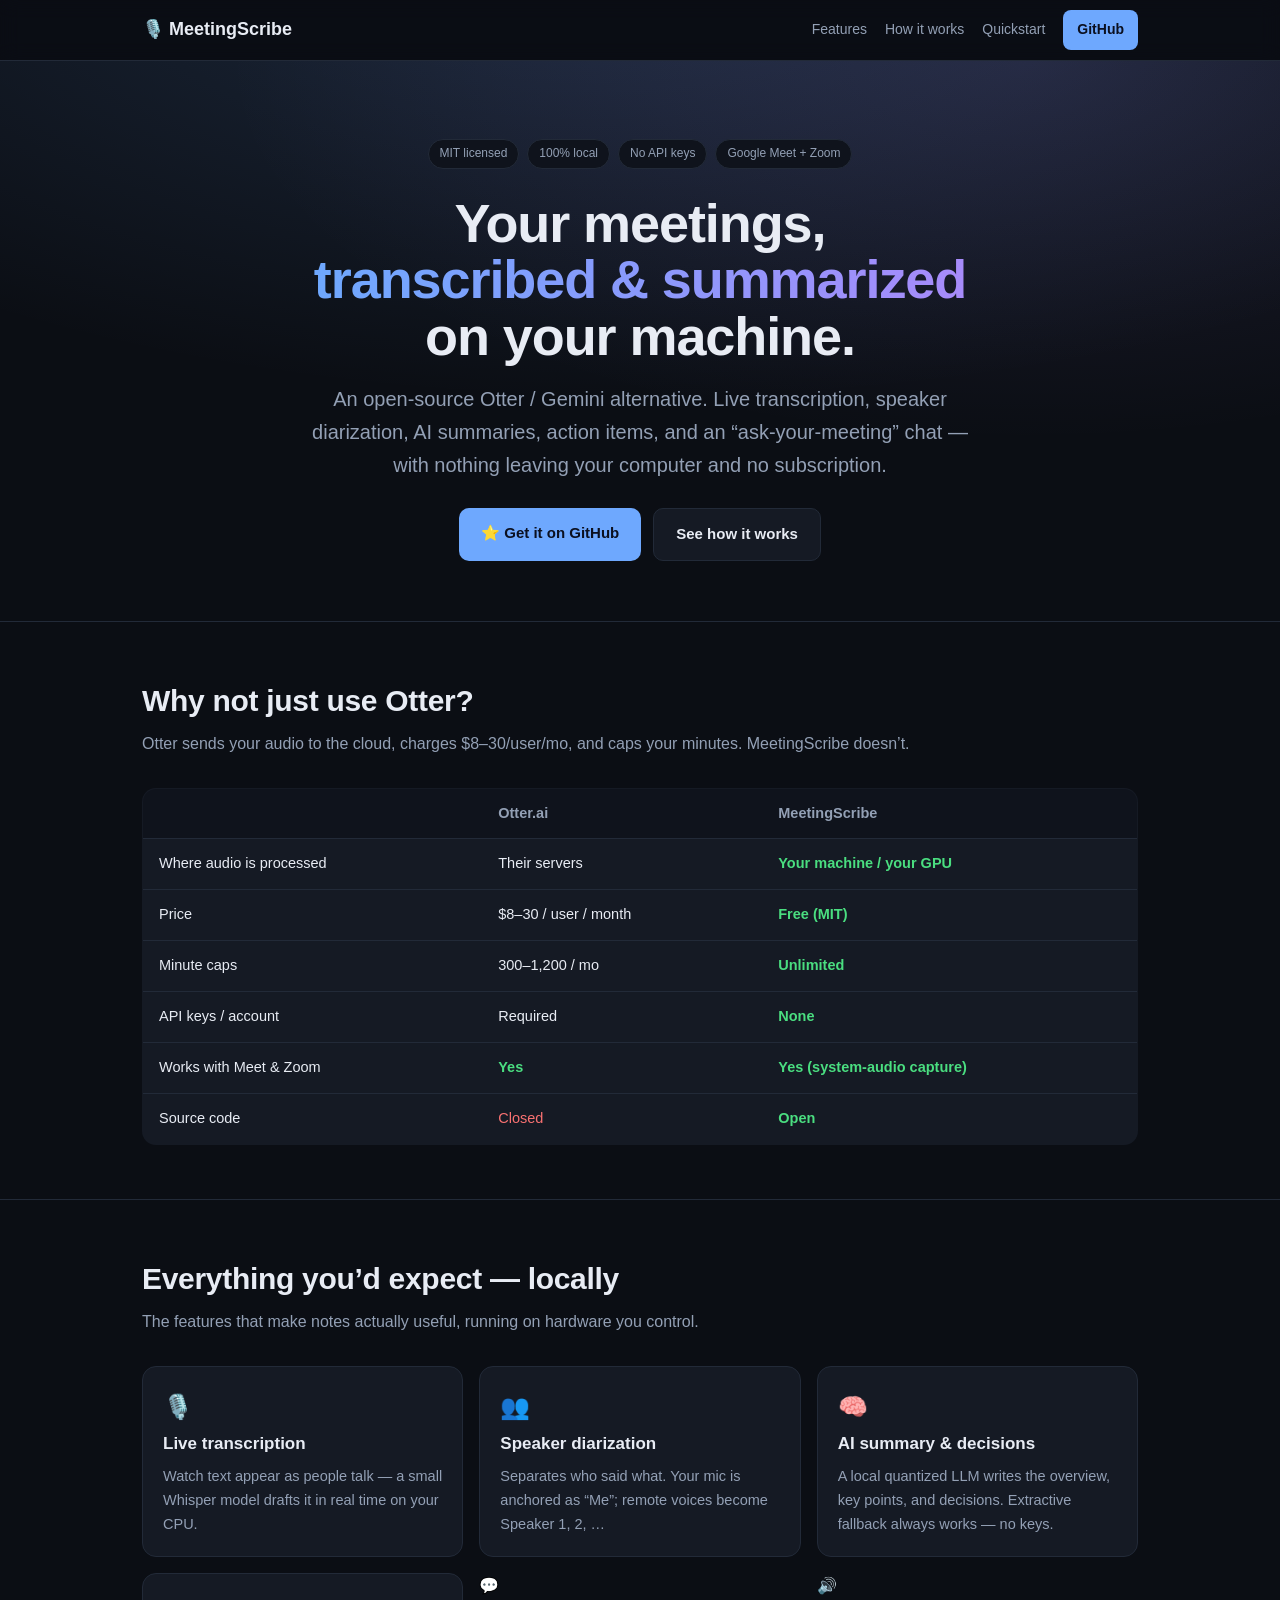
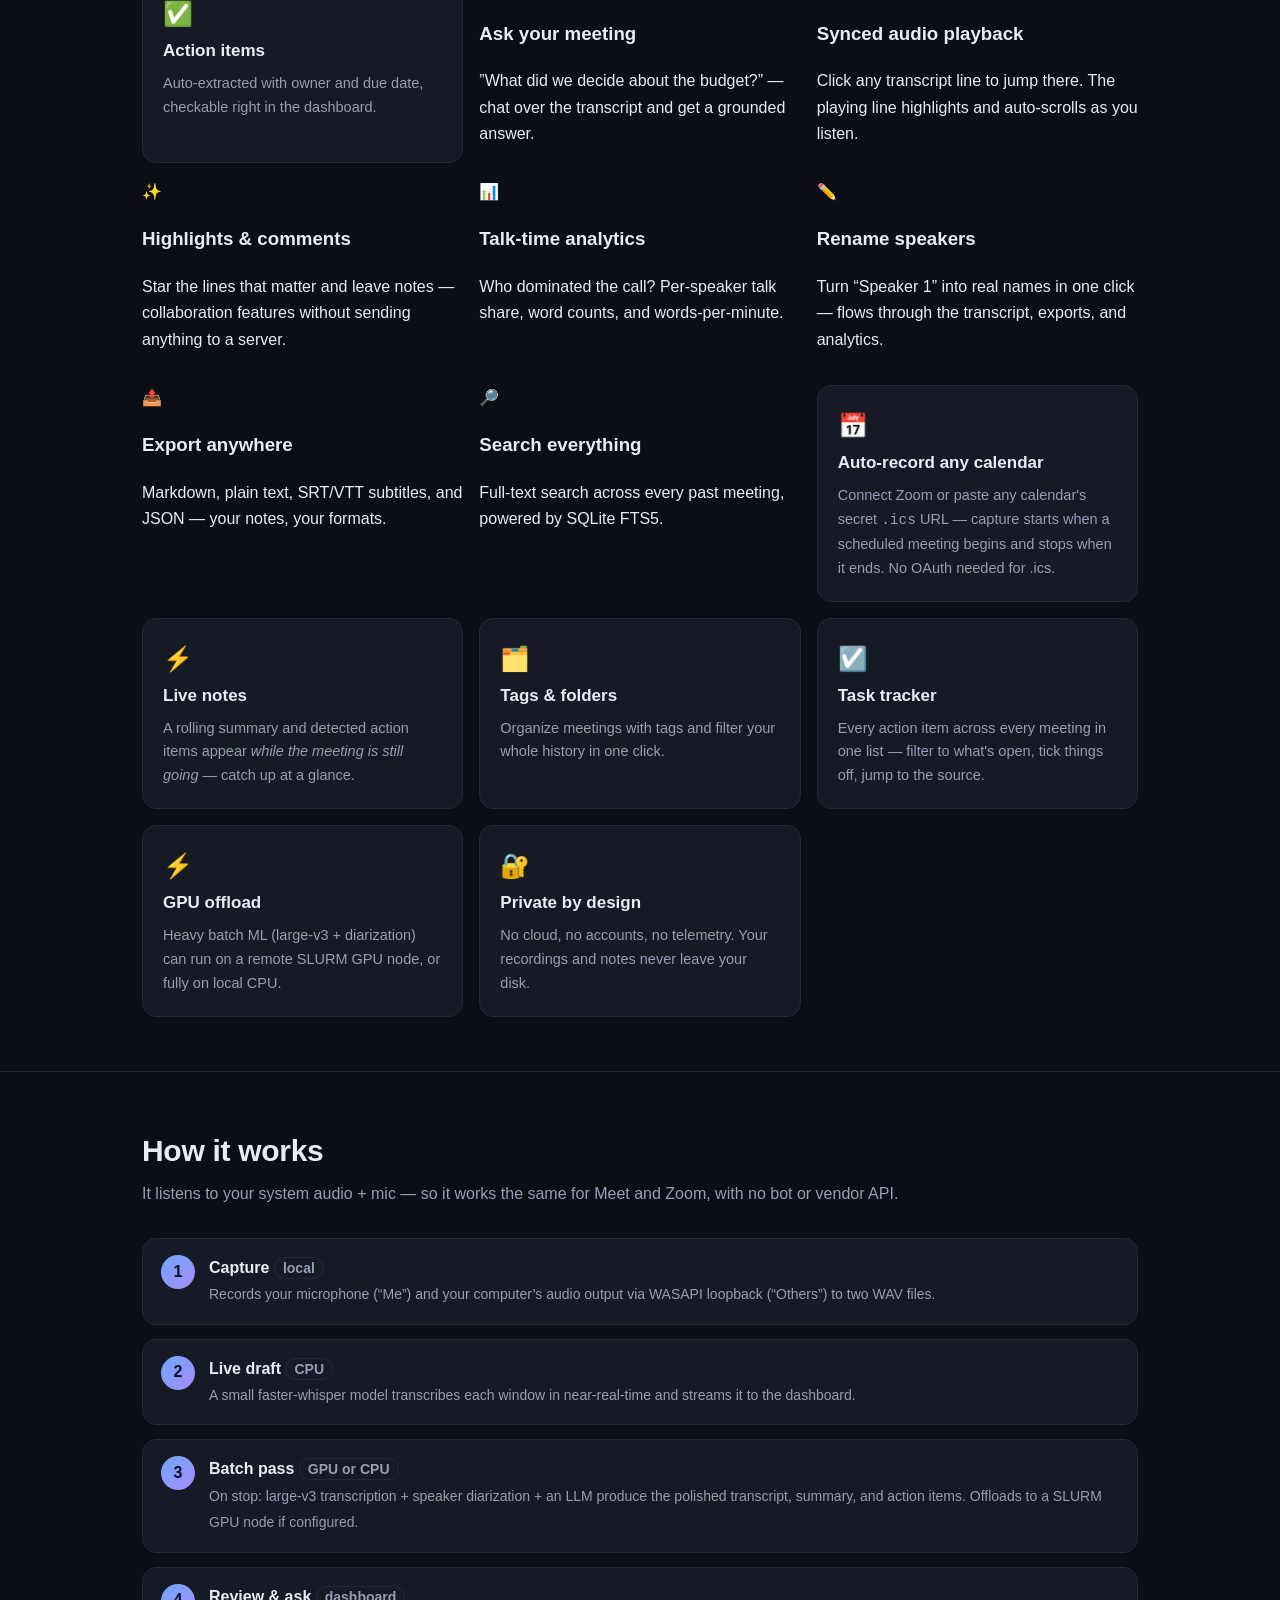
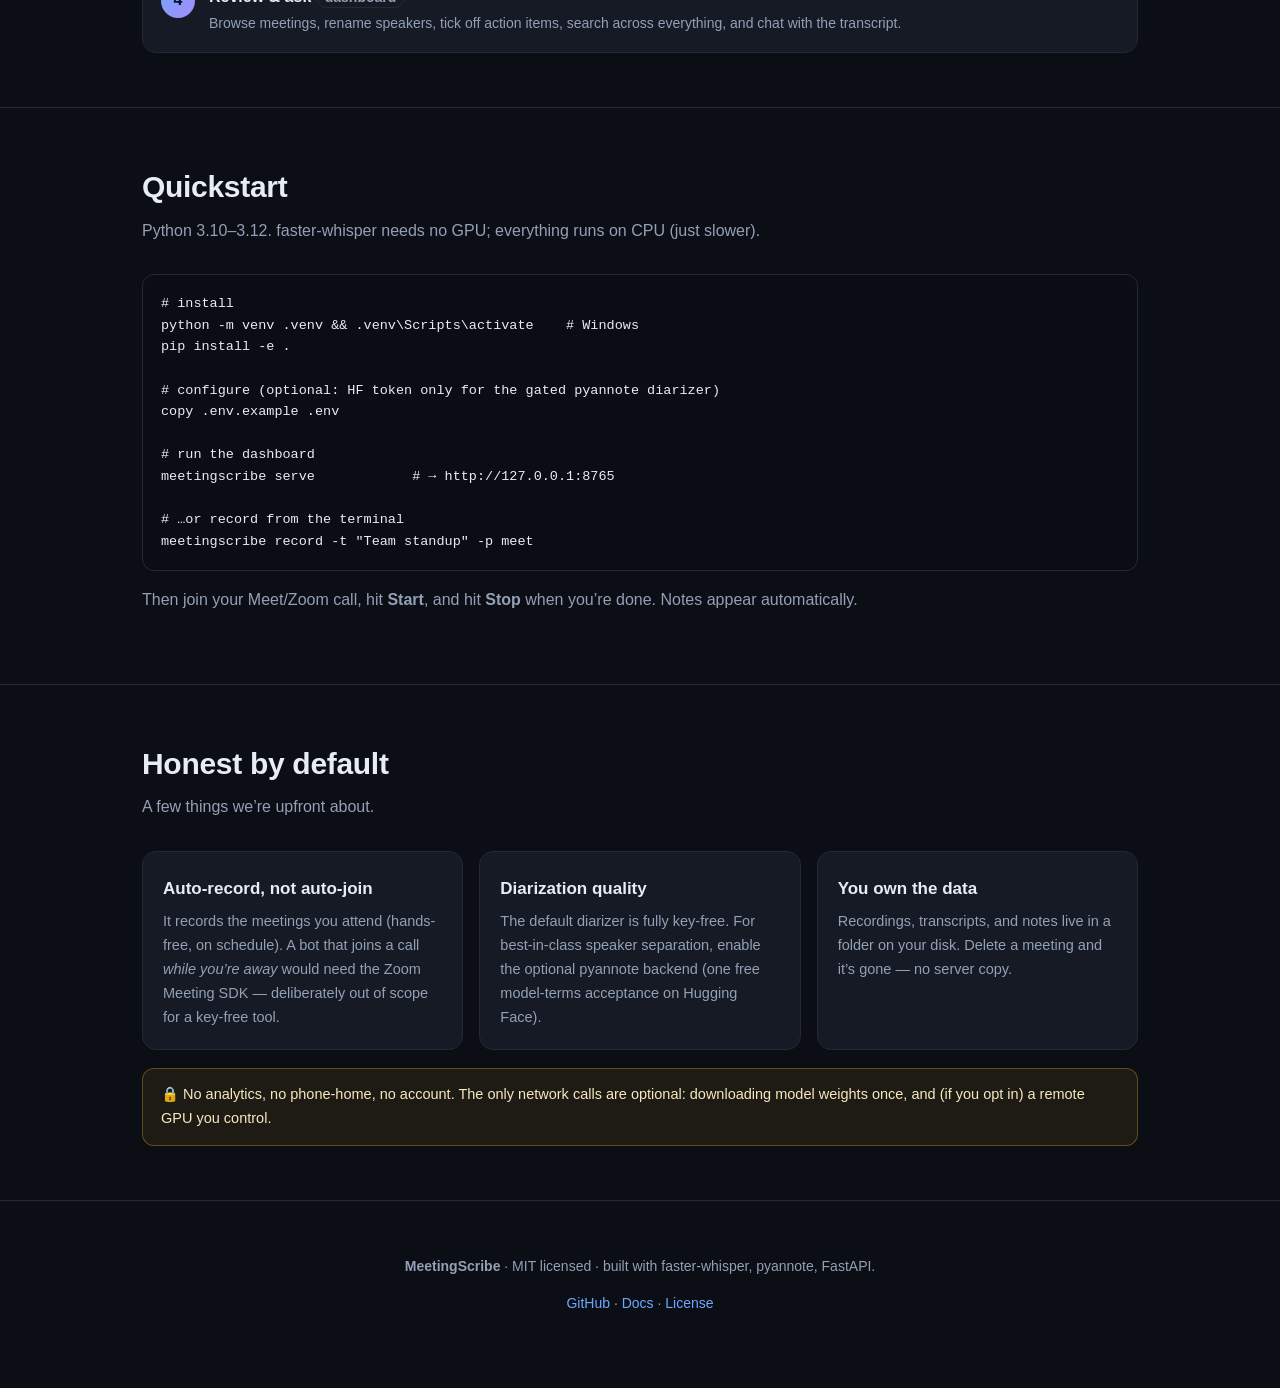
==== docs/index.html @ b652623c "feat: cross-meeting "All action items" task tracker - db.all_action_items (open/all, owner filter) w" ====
<!DOCTYPE html>
<html lang="en">
<head>
<meta charset="utf-8" />
<meta name="viewport" content="width=device-width, initial-scale=1" />
<title>MeetingScribe — local, key-free meeting notes for Meet & Zoom</title>
<meta name="description" content="Open-source, MIT-licensed Otter/Gemini alternative. Live transcription, speaker diarization, AI summaries, action items, and 'ask your meeting' chat — 100% local, no API keys." />
<meta property="og:title" content="MeetingScribe" />
<meta property="og:description" content="The local, key-free, MIT meeting-notes agent for Google Meet & Zoom." />
<meta property="og:type" content="website" />
<link rel="icon" href="data:image/svg+xml,<svg xmlns='http://www.w3.org/2000/svg' viewBox='0 0 100 100'><text y='.9em' font-size='90'>🎙️</text></svg>" />
<style>
  :root{
    --bg:#0b0e14; --bg2:#0f131c; --card:#151a24; --line:#222a38; --fg:#e8ecf4;
    --muted:#93a0b5; --accent:#6ea8fe; --accent2:#a78bfa; --ok:#4ade80; --warn:#fbbf24;
  }
  *{box-sizing:border-box}
  html{scroll-behavior:smooth}
  body{margin:0;background:var(--bg);color:var(--fg);
    font:16px/1.65 -apple-system,BlinkMacSystemFont,"Segoe UI",Roboto,Helvetica,Arial,sans-serif}
  a{color:var(--accent);text-decoration:none}
  a:hover{text-decoration:underline}
  .wrap{max-width:1040px;margin:0 auto;padding:0 22px}
  header{position:sticky;top:0;z-index:10;backdrop-filter:blur(10px);
    background:rgba(11,14,20,.7);border-bottom:1px solid var(--line)}
  nav{display:flex;align-items:center;gap:18px;height:60px}
  nav .brand{font-weight:700;font-size:18px;margin-right:auto}
  nav a{color:var(--muted);font-size:14px}
  nav a.btn{color:#0b1020;background:var(--accent);padding:8px 14px;border-radius:8px;font-weight:600}
  nav a.btn:hover{text-decoration:none;opacity:.9}
  .hero{padding:78px 0 60px;text-align:center;
    background:radial-gradient(1100px 460px at 50% -120px,rgba(110,168,254,.18),transparent),
               radial-gradient(800px 380px at 80% 0,rgba(167,139,250,.12),transparent)}
  .hero h1{font-size:54px;line-height:1.05;margin:.1em 0;letter-spacing:-.02em}
  .hero .grad{background:linear-gradient(90deg,var(--accent),var(--accent2));
    -webkit-background-clip:text;background-clip:text;color:transparent}
  .hero p.lead{font-size:20px;color:var(--muted);max-width:680px;margin:18px auto 26px}
  .badges{display:flex;gap:8px;justify-content:center;flex-wrap:wrap;margin-bottom:26px}
  .badge{font-size:12px;color:var(--muted);border:1px solid var(--line);
    padding:4px 11px;border-radius:999px;background:var(--bg2)}
  .cta{display:flex;gap:12px;justify-content:center;flex-wrap:wrap}
  .button{display:inline-block;padding:13px 22px;border-radius:10px;font-weight:600;font-size:15px}
  .button.primary{background:var(--accent);color:#0b1020}
  .button.ghost{border:1px solid var(--line);color:var(--fg);background:var(--card)}
  .button:hover{text-decoration:none;transform:translateY(-1px)}
  section{padding:54px 0;border-top:1px solid var(--line)}
  h2{font-size:30px;letter-spacing:-.01em;margin:0 0 6px}
  .sub{color:var(--muted);margin:0 0 30px}
  .grid{display:grid;grid-template-columns:repeat(auto-fit,minmax(280px,1fr));gap:16px}
  .card{background:var(--card);border:1px solid var(--line);border-radius:14px;padding:20px}
  .card h3{margin:.2em 0 .4em;font-size:17px}
  .card p{color:var(--muted);margin:0;font-size:14.5px}
  .emoji{font-size:24px}
  table{width:100%;border-collapse:collapse;background:var(--card);
    border:1px solid var(--line);border-radius:14px;overflow:hidden;font-size:14.5px}
  th,td{padding:13px 16px;text-align:left;border-bottom:1px solid var(--line)}
  th{background:var(--bg2);color:var(--muted);font-weight:600}
  tr:last-child td{border-bottom:0}
  .yes{color:var(--ok);font-weight:600}.no{color:#f87171}
  pre{background:#0a0d13;border:1px solid var(--line);border-radius:12px;padding:18px;
    overflow:auto;font-size:13.5px;line-height:1.6}
  code{font-family:"SF Mono",ui-monospace,Menlo,Consolas,monospace}
  .flow{display:grid;grid-template-columns:1fr;gap:14px}
  .stage{display:flex;gap:14px;align-items:flex-start;background:var(--card);
    border:1px solid var(--line);border-radius:14px;padding:16px 18px}
  .stage .n{flex:0 0 34px;height:34px;border-radius:50%;display:grid;place-items:center;
    background:linear-gradient(135deg,var(--accent),var(--accent2));color:#0b1020;font-weight:700}
  .stage b{display:block}.stage span{color:var(--muted);font-size:14px}
  .pill{font-size:11px;padding:2px 8px;border-radius:999px;border:1px solid var(--line);color:var(--muted)}
  .note{background:rgba(251,191,36,.08);border:1px solid rgba(251,191,36,.3);
    border-radius:12px;padding:14px 18px;color:#f7e8c0;font-size:14.5px}
  footer{padding:40px 0 60px;color:var(--muted);font-size:14px;text-align:center;border-top:1px solid var(--line)}
  @media(max-width:640px){.hero h1{font-size:38px}}
</style>
</head>
<body>
<header><div class="wrap"><nav>
  <span class="brand">🎙️ MeetingScribe</span>
  <a href="#features">Features</a>
  <a href="#how">How it works</a>
  <a href="#start">Quickstart</a>
  <a class="btn" href="https://github.com/elmoghany/meeting-scribe">GitHub</a>
</nav></div></header>

<div class="hero"><div class="wrap">
  <div class="badges">
    <span class="badge">MIT licensed</span>
    <span class="badge">100% local</span>
    <span class="badge">No API keys</span>
    <span class="badge">Google Meet + Zoom</span>
  </div>
  <h1>Your meetings,<br><span class="grad">transcribed & summarized</span><br>on your machine.</h1>
  <p class="lead">An open-source Otter / Gemini alternative. Live transcription, speaker
    diarization, AI summaries, action items, and an “ask-your-meeting” chat — with
    nothing leaving your computer and no subscription.</p>
  <div class="cta">
    <a class="button primary" href="https://github.com/elmoghany/meeting-scribe">⭐ Get it on GitHub</a>
    <a class="button ghost" href="#how">See how it works</a>
  </div>
</div></div>

<section id="why"><div class="wrap">
  <h2>Why not just use Otter?</h2>
  <p class="sub">Otter sends your audio to the cloud, charges $8–30/user/mo, and caps your minutes. MeetingScribe doesn’t.</p>
  <table>
    <tr><th></th><th>Otter.ai</th><th>MeetingScribe</th></tr>
    <tr><td>Where audio is processed</td><td>Their servers</td><td class="yes">Your machine / your GPU</td></tr>
    <tr><td>Price</td><td>$8–30 / user / month</td><td class="yes">Free (MIT)</td></tr>
    <tr><td>Minute caps</td><td>300–1,200 / mo</td><td class="yes">Unlimited</td></tr>
    <tr><td>API keys / account</td><td>Required</td><td class="yes">None</td></tr>
    <tr><td>Works with Meet & Zoom</td><td class="yes">Yes</td><td class="yes">Yes (system-audio capture)</td></tr>
    <tr><td>Source code</td><td class="no">Closed</td><td class="yes">Open</td></tr>
  </table>
</div></section>

<section id="features"><div class="wrap">
  <h2>Everything you’d expect — locally</h2>
  <p class="sub">The features that make notes actually useful, running on hardware you control.</p>
  <div class="grid">
    <div class="card"><div class="emoji">🎙️</div><h3>Live transcription</h3><p>Watch text appear as people talk — a small Whisper model drafts it in real time on your CPU.</p></div>
    <div class="card"><div class="emoji">👥</div><h3>Speaker diarization</h3><p>Separates who said what. Your mic is anchored as “Me”; remote voices become Speaker 1, 2, …</p></div>
    <div class="card"><div class="emoji">🧠</div><h3>AI summary & decisions</h3><p>A local quantized LLM writes the overview, key points, and decisions. Extractive fallback always works — no keys.</p></div>
    <div class="card"><div class="emoji">✅</div><h3>Action items</h3><p>Auto-extracted with owner and due date, checkable right in the dashboard.</p></div>
    <div class=”card”><div class=”emoji”>💬</div><h3>Ask your meeting</h3><p>”What did we decide about the budget?” — chat over the transcript and get a grounded answer.</p></div>
    <div class=”card”><div class=”emoji”>🔊</div><h3>Synced audio playback</h3><p>Click any transcript line to jump there. The playing line highlights and auto-scrolls as you listen.</p></div>
    <div class=”card”><div class=”emoji”>✨</div><h3>Highlights & comments</h3><p>Star the lines that matter and leave notes — collaboration features without sending anything to a server.</p></div>
    <div class=”card”><div class=”emoji”>📊</div><h3>Talk-time analytics</h3><p>Who dominated the call? Per-speaker talk share, word counts, and words-per-minute.</p></div>
    <div class=”card”><div class=”emoji”>✏️</div><h3>Rename speakers</h3><p>Turn “Speaker 1” into real names in one click — flows through the transcript, exports, and analytics.</p></div>
    <div class=”card”><div class=”emoji”>📤</div><h3>Export anywhere</h3><p>Markdown, plain text, SRT/VTT subtitles, and JSON — your notes, your formats.</p></div>
    <div class=”card”><div class=”emoji”>🔎</div><h3>Search everything</h3><p>Full-text search across every past meeting, powered by SQLite FTS5.</p></div>
    <div class="card"><div class="emoji">📅</div><h3>Auto-record any calendar</h3><p>Connect Zoom or paste any calendar's secret <code>.ics</code> URL — capture starts when a scheduled meeting begins and stops when it ends. No OAuth needed for .ics.</p></div>
    <div class="card"><div class="emoji">⚡</div><h3>Live notes</h3><p>A rolling summary and detected action items appear <em>while the meeting is still going</em> — catch up at a glance.</p></div>
    <div class="card"><div class="emoji">🗂️</div><h3>Tags & folders</h3><p>Organize meetings with tags and filter your whole history in one click.</p></div>
    <div class="card"><div class="emoji">☑️</div><h3>Task tracker</h3><p>Every action item across every meeting in one list — filter to what's open, tick things off, jump to the source.</p></div>
    <div class="card"><div class="emoji">⚡</div><h3>GPU offload</h3><p>Heavy batch ML (large-v3 + diarization) can run on a remote SLURM GPU node, or fully on local CPU.</p></div>
    <div class="card"><div class="emoji">🔐</div><h3>Private by design</h3><p>No cloud, no accounts, no telemetry. Your recordings and notes never leave your disk.</p></div>
  </div>
</div></section>

<section id="how"><div class="wrap">
  <h2>How it works</h2>
  <p class="sub">It listens to your system audio + mic — so it works the same for Meet and Zoom, with no bot or vendor API.</p>
  <div class="flow">
    <div class="stage"><div class="n">1</div><div><b>Capture <span class="pill">local</span></b><span>Records your microphone (“Me”) and your computer’s audio output via WASAPI loopback (“Others”) to two WAV files.</span></div></div>
    <div class="stage"><div class="n">2</div><div><b>Live draft <span class="pill">CPU</span></b><span>A small faster-whisper model transcribes each window in near-real-time and streams it to the dashboard.</span></div></div>
    <div class="stage"><div class="n">3</div><div><b>Batch pass <span class="pill">GPU or CPU</span></b><span>On stop: large-v3 transcription + speaker diarization + an LLM produce the polished transcript, summary, and action items. Offloads to a SLURM GPU node if configured.</span></div></div>
    <div class="stage"><div class="n">4</div><div><b>Review & ask <span class="pill">dashboard</span></b><span>Browse meetings, rename speakers, tick off action items, search across everything, and chat with the transcript.</span></div></div>
  </div>
</div></section>

<section id="start"><div class="wrap">
  <h2>Quickstart</h2>
  <p class="sub">Python 3.10–3.12. faster-whisper needs no GPU; everything runs on CPU (just slower).</p>
<pre><code># install
python -m venv .venv &amp;&amp; .venv\Scripts\activate    # Windows
pip install -e .

# configure (optional: HF token only for the gated pyannote diarizer)
copy .env.example .env

# run the dashboard
meetingscribe serve            # → http://127.0.0.1:8765

# …or record from the terminal
meetingscribe record -t "Team standup" -p meet</code></pre>
  <p style="color:var(--muted)">Then join your Meet/Zoom call, hit <b>Start</b>, and hit <b>Stop</b> when you’re done. Notes appear automatically.</p>
</div></section>

<section id="honest"><div class="wrap">
  <h2>Honest by default</h2>
  <p class="sub">A few things we’re upfront about.</p>
  <div class="grid">
    <div class="card"><h3>Auto-record, not auto-join</h3><p>It records the meetings you attend (hands-free, on schedule). A bot that joins a call <em>while you’re away</em> would need the Zoom Meeting SDK — deliberately out of scope for a key-free tool.</p></div>
    <div class="card"><h3>Diarization quality</h3><p>The default diarizer is fully key-free. For best-in-class speaker separation, enable the optional pyannote backend (one free model-terms acceptance on Hugging Face).</p></div>
    <div class="card"><h3>You own the data</h3><p>Recordings, transcripts, and notes live in a folder on your disk. Delete a meeting and it’s gone — no server copy.</p></div>
  </div>
  <div class="note" style="margin-top:18px">🔒 No analytics, no phone-home, no account. The only network calls are optional: downloading model weights once, and (if you opt in) a remote GPU you control.</div>
</div></section>

<footer><div class="wrap">
  <p><strong>MeetingScribe</strong> · MIT licensed · built with faster-whisper, pyannote, FastAPI.</p>
  <p><a href="https://github.com/elmoghany/meeting-scribe">GitHub</a> ·
     <a href="https://github.com/elmoghany/meeting-scribe#readme">Docs</a> ·
     <a href="https://github.com/elmoghany/meeting-scribe/blob/main/LICENSE">License</a></p>
</div></footer>
</body>
</html>
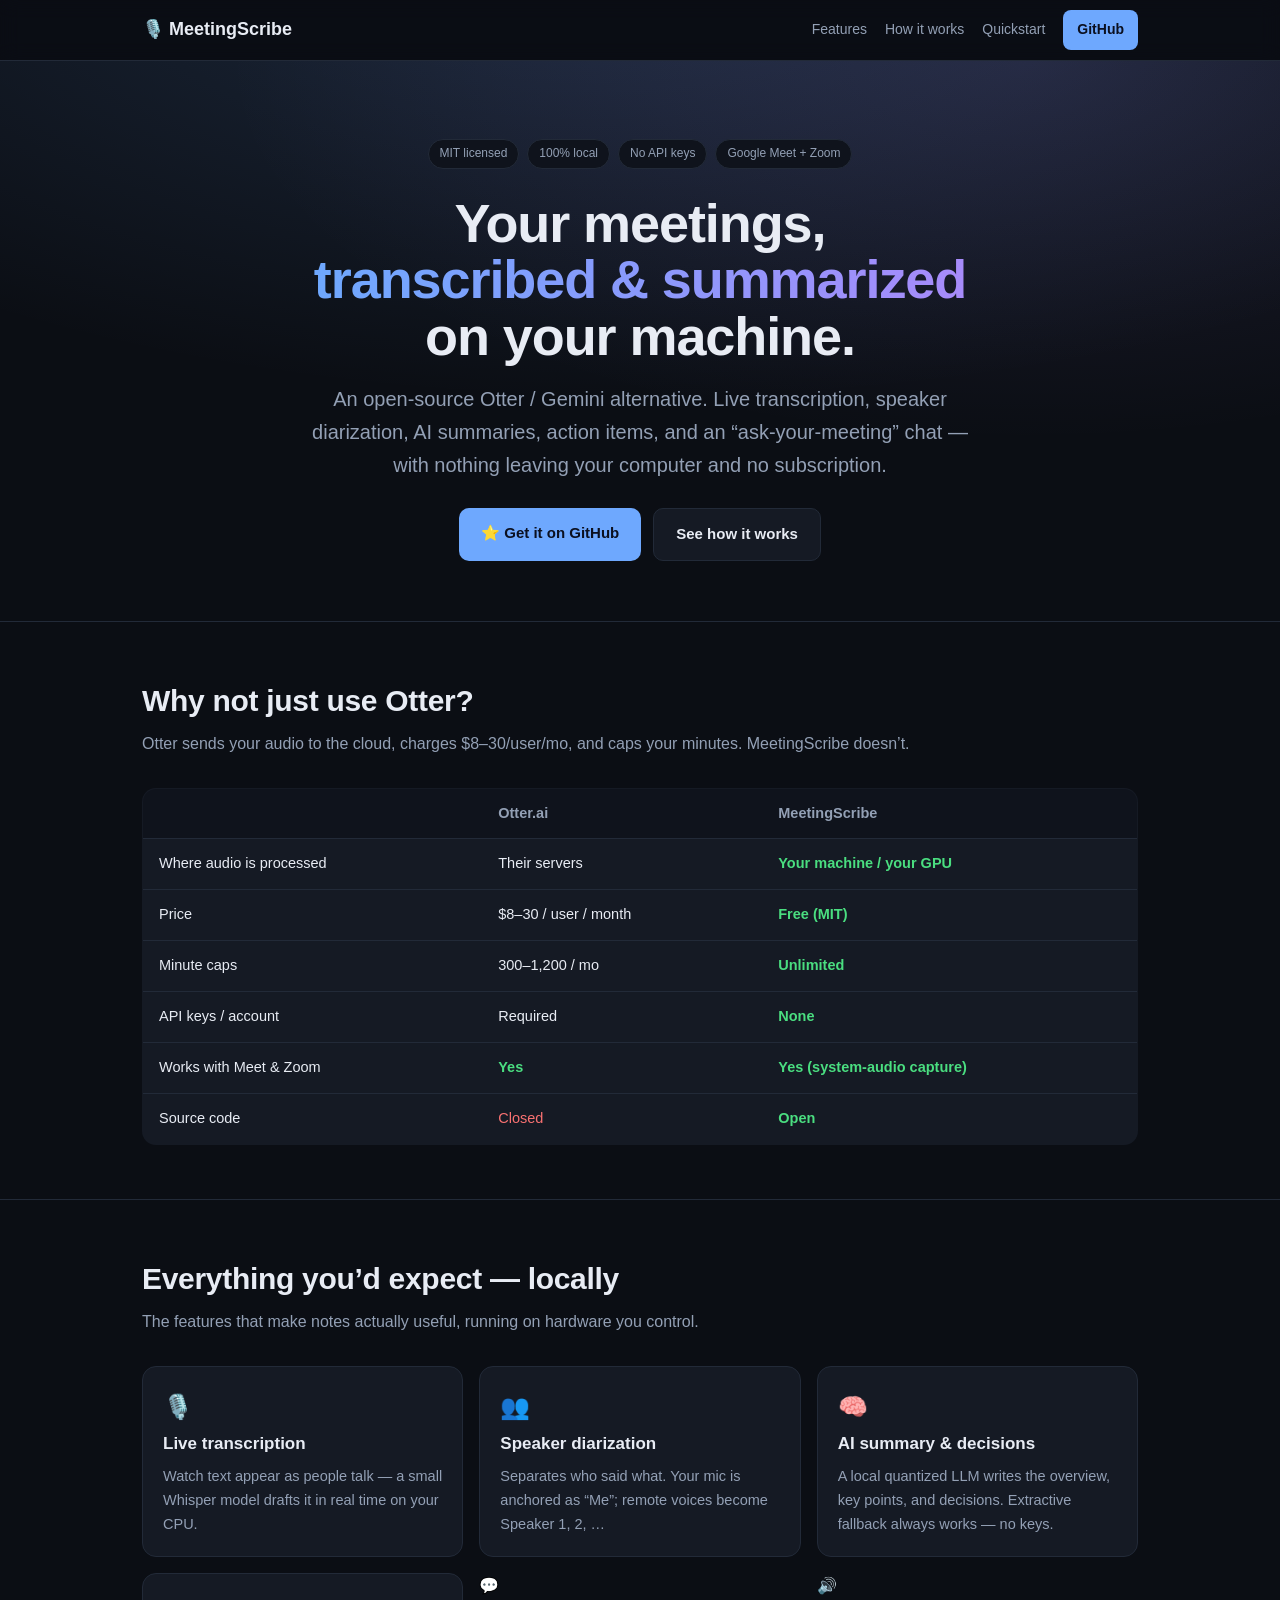
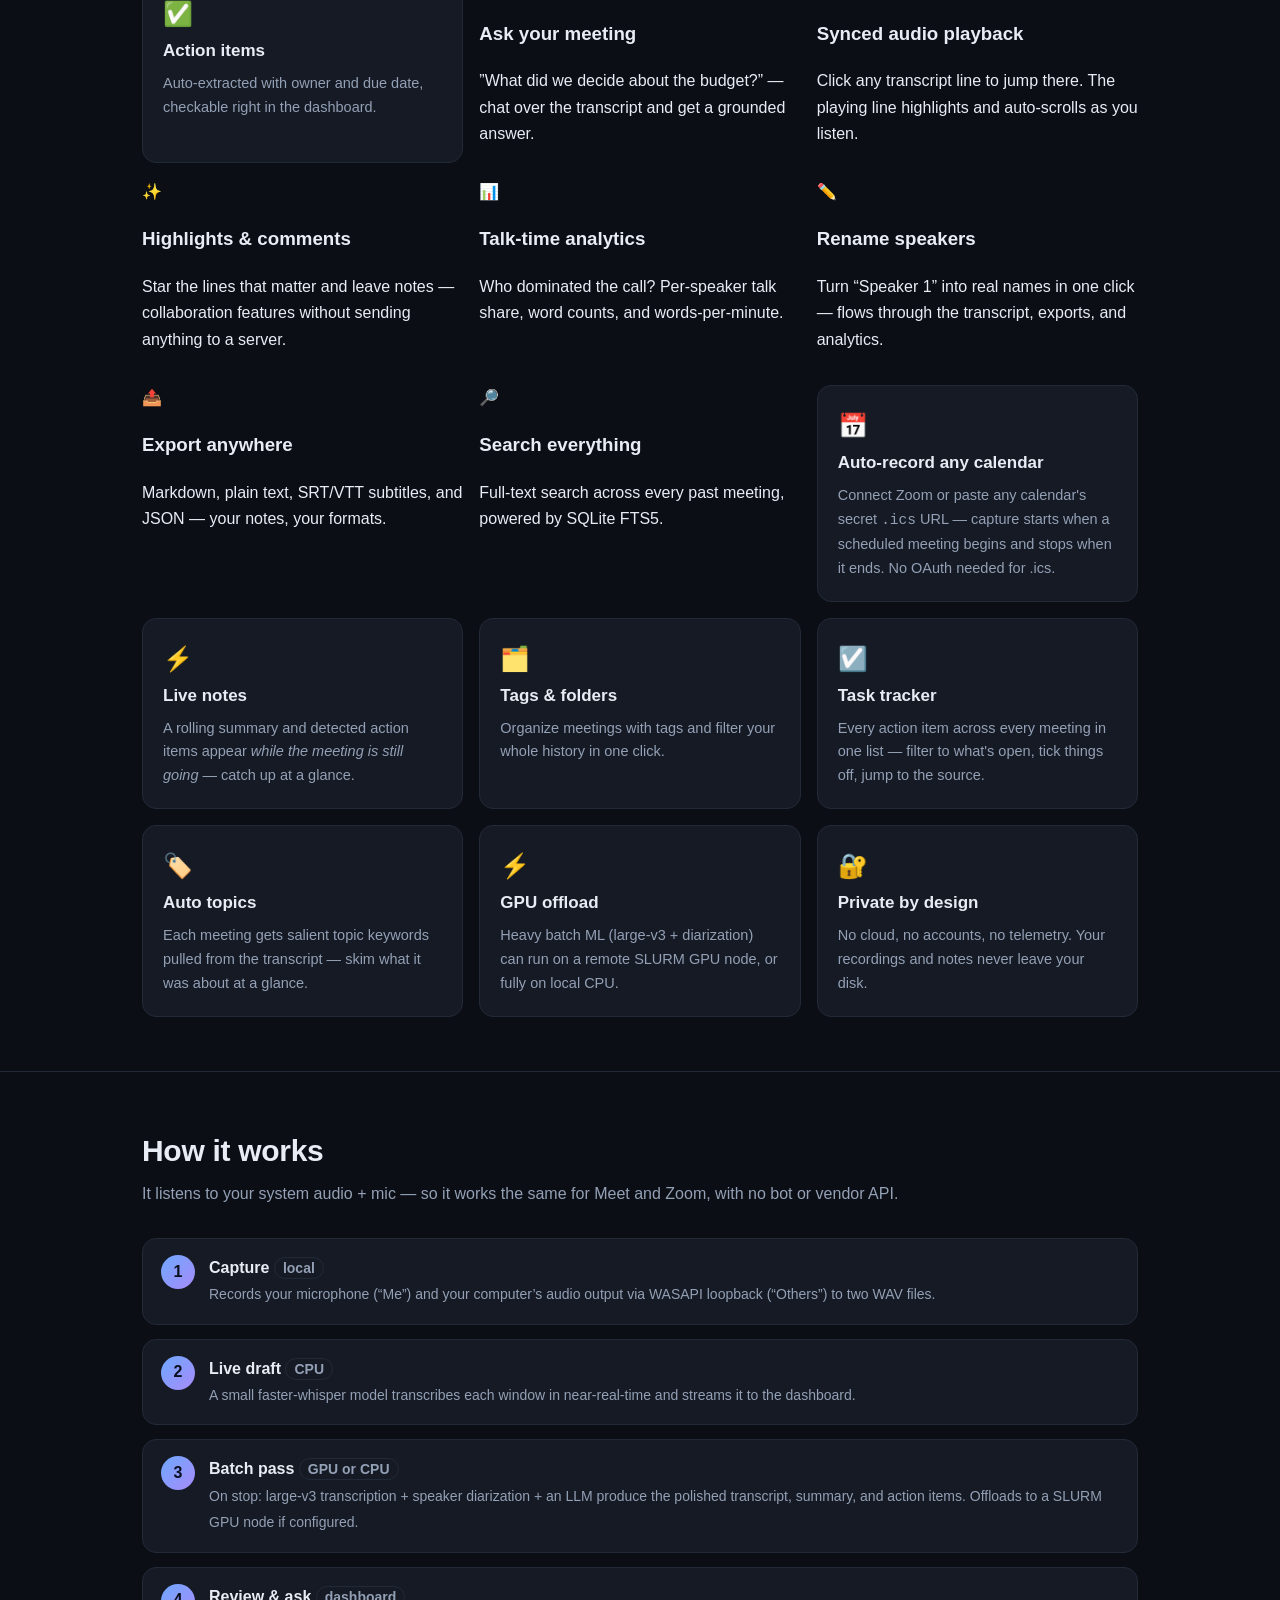
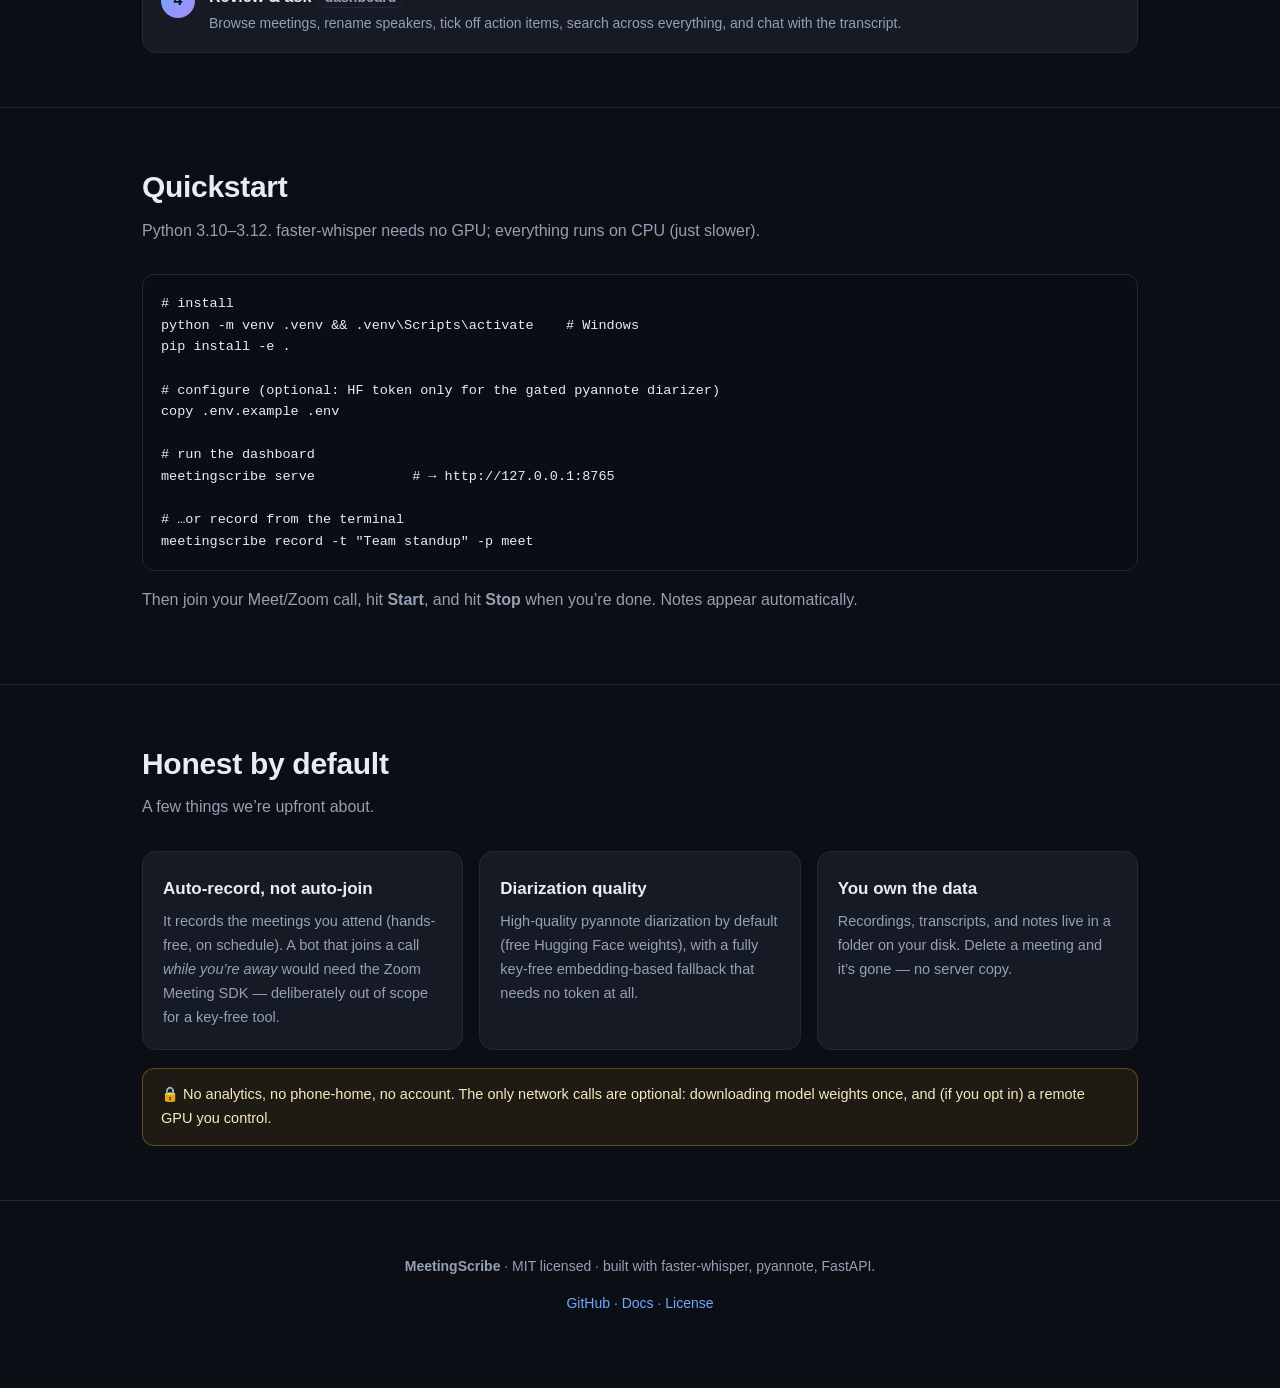
==== commit 75d7f39e: "docs: pyannote default + auto-topics; roadmap updates Co-Authored-By: Claude Opus 4.7 (1M context) <" ====
--- a/docs/index.html
+++ b/docs/index.html
@@ -132,6 +132,7 @@
     <div class="card"><div class="emoji">⚡</div><h3>Live notes</h3><p>A rolling summary and detected action items appear <em>while the meeting is still going</em> — catch up at a glance.</p></div>
     <div class="card"><div class="emoji">🗂️</div><h3>Tags & folders</h3><p>Organize meetings with tags and filter your whole history in one click.</p></div>
     <div class="card"><div class="emoji">☑️</div><h3>Task tracker</h3><p>Every action item across every meeting in one list — filter to what's open, tick things off, jump to the source.</p></div>
+    <div class="card"><div class="emoji">🏷️</div><h3>Auto topics</h3><p>Each meeting gets salient topic keywords pulled from the transcript — skim what it was about at a glance.</p></div>
     <div class="card"><div class="emoji">⚡</div><h3>GPU offload</h3><p>Heavy batch ML (large-v3 + diarization) can run on a remote SLURM GPU node, or fully on local CPU.</p></div>
     <div class="card"><div class="emoji">🔐</div><h3>Private by design</h3><p>No cloud, no accounts, no telemetry. Your recordings and notes never leave your disk.</p></div>
   </div>
@@ -171,7 +172,7 @@
   <p class="sub">A few things we’re upfront about.</p>
   <div class="grid">
     <div class="card"><h3>Auto-record, not auto-join</h3><p>It records the meetings you attend (hands-free, on schedule). A bot that joins a call <em>while you’re away</em> would need the Zoom Meeting SDK — deliberately out of scope for a key-free tool.</p></div>
-    <div class="card"><h3>Diarization quality</h3><p>The default diarizer is fully key-free. For best-in-class speaker separation, enable the optional pyannote backend (one free model-terms acceptance on Hugging Face).</p></div>
+    <div class="card"><h3>Diarization quality</h3><p>High-quality pyannote diarization by default (free Hugging Face weights), with a fully key-free embedding-based fallback that needs no token at all.</p></div>
     <div class="card"><h3>You own the data</h3><p>Recordings, transcripts, and notes live in a folder on your disk. Delete a meeting and it’s gone — no server copy.</p></div>
   </div>
   <div class="note" style="margin-top:18px">🔒 No analytics, no phone-home, no account. The only network calls are optional: downloading model weights once, and (if you opt in) a remote GPU you control.</div>
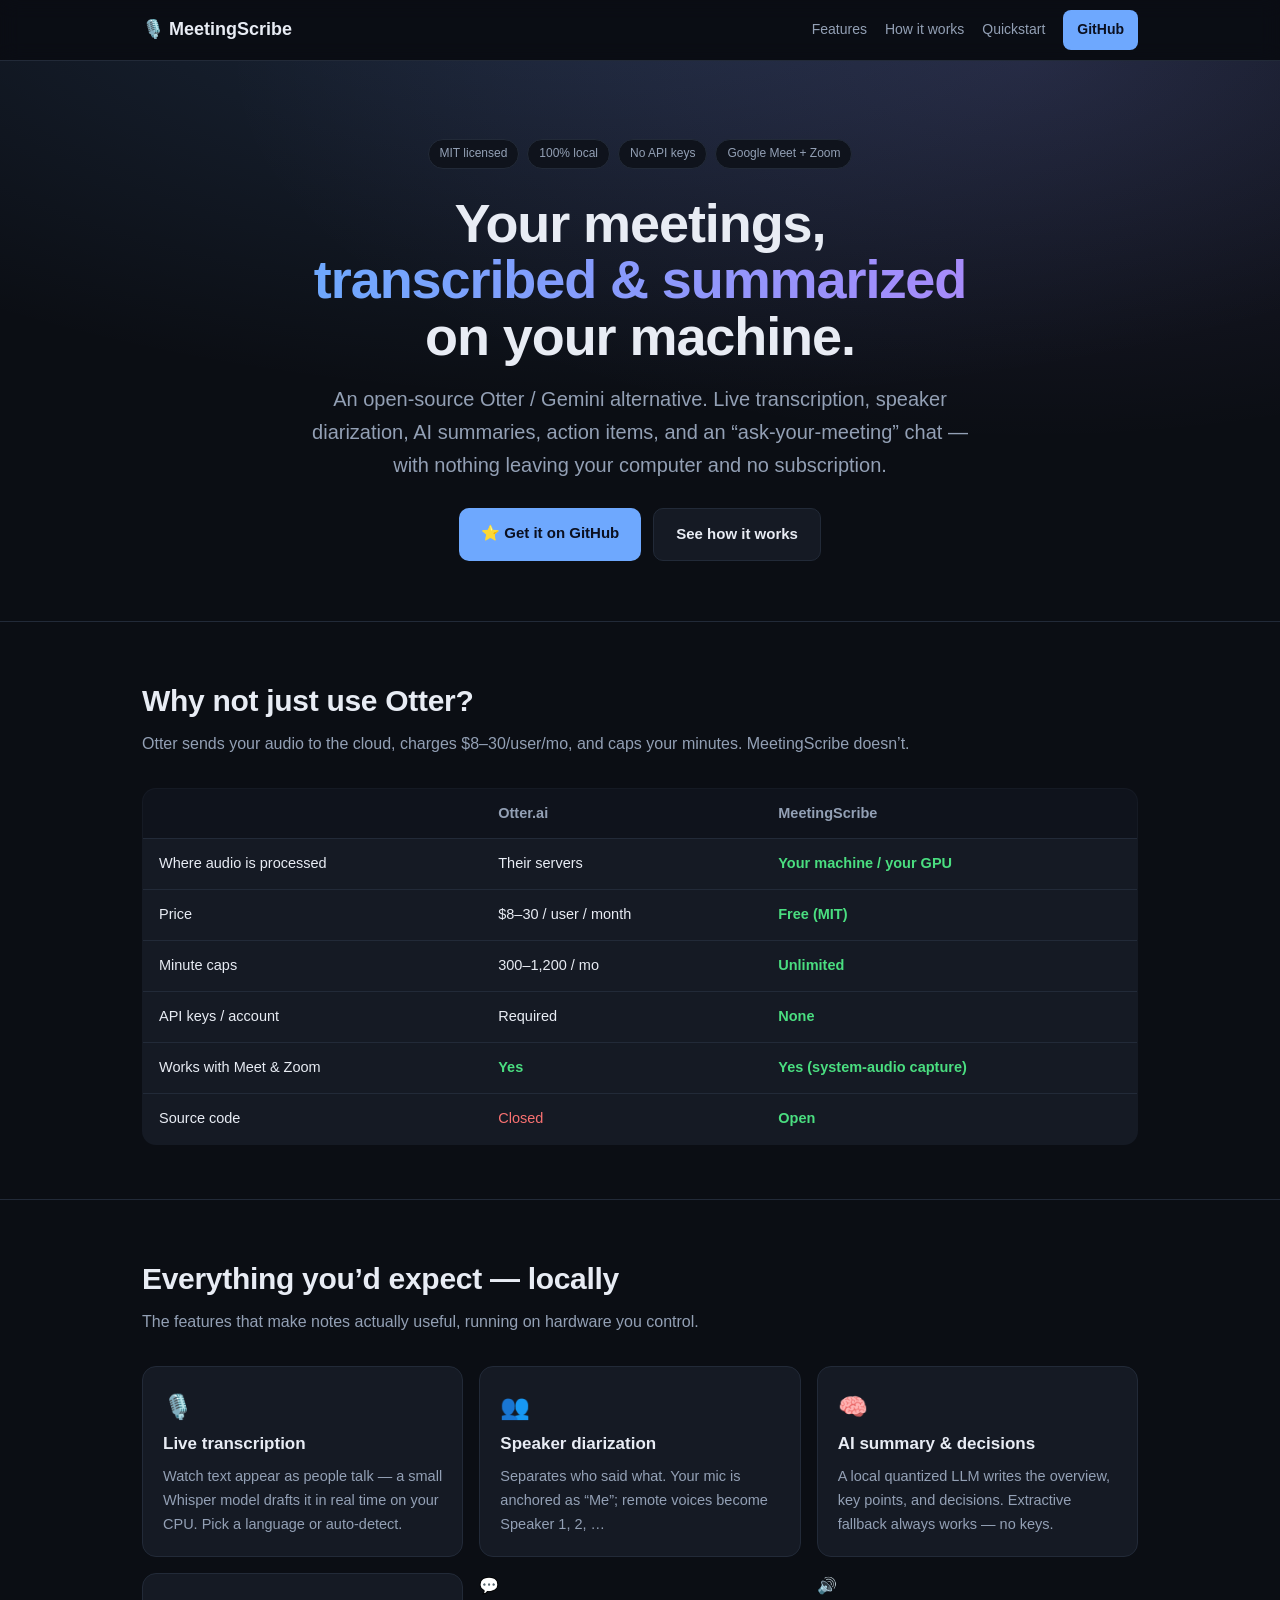
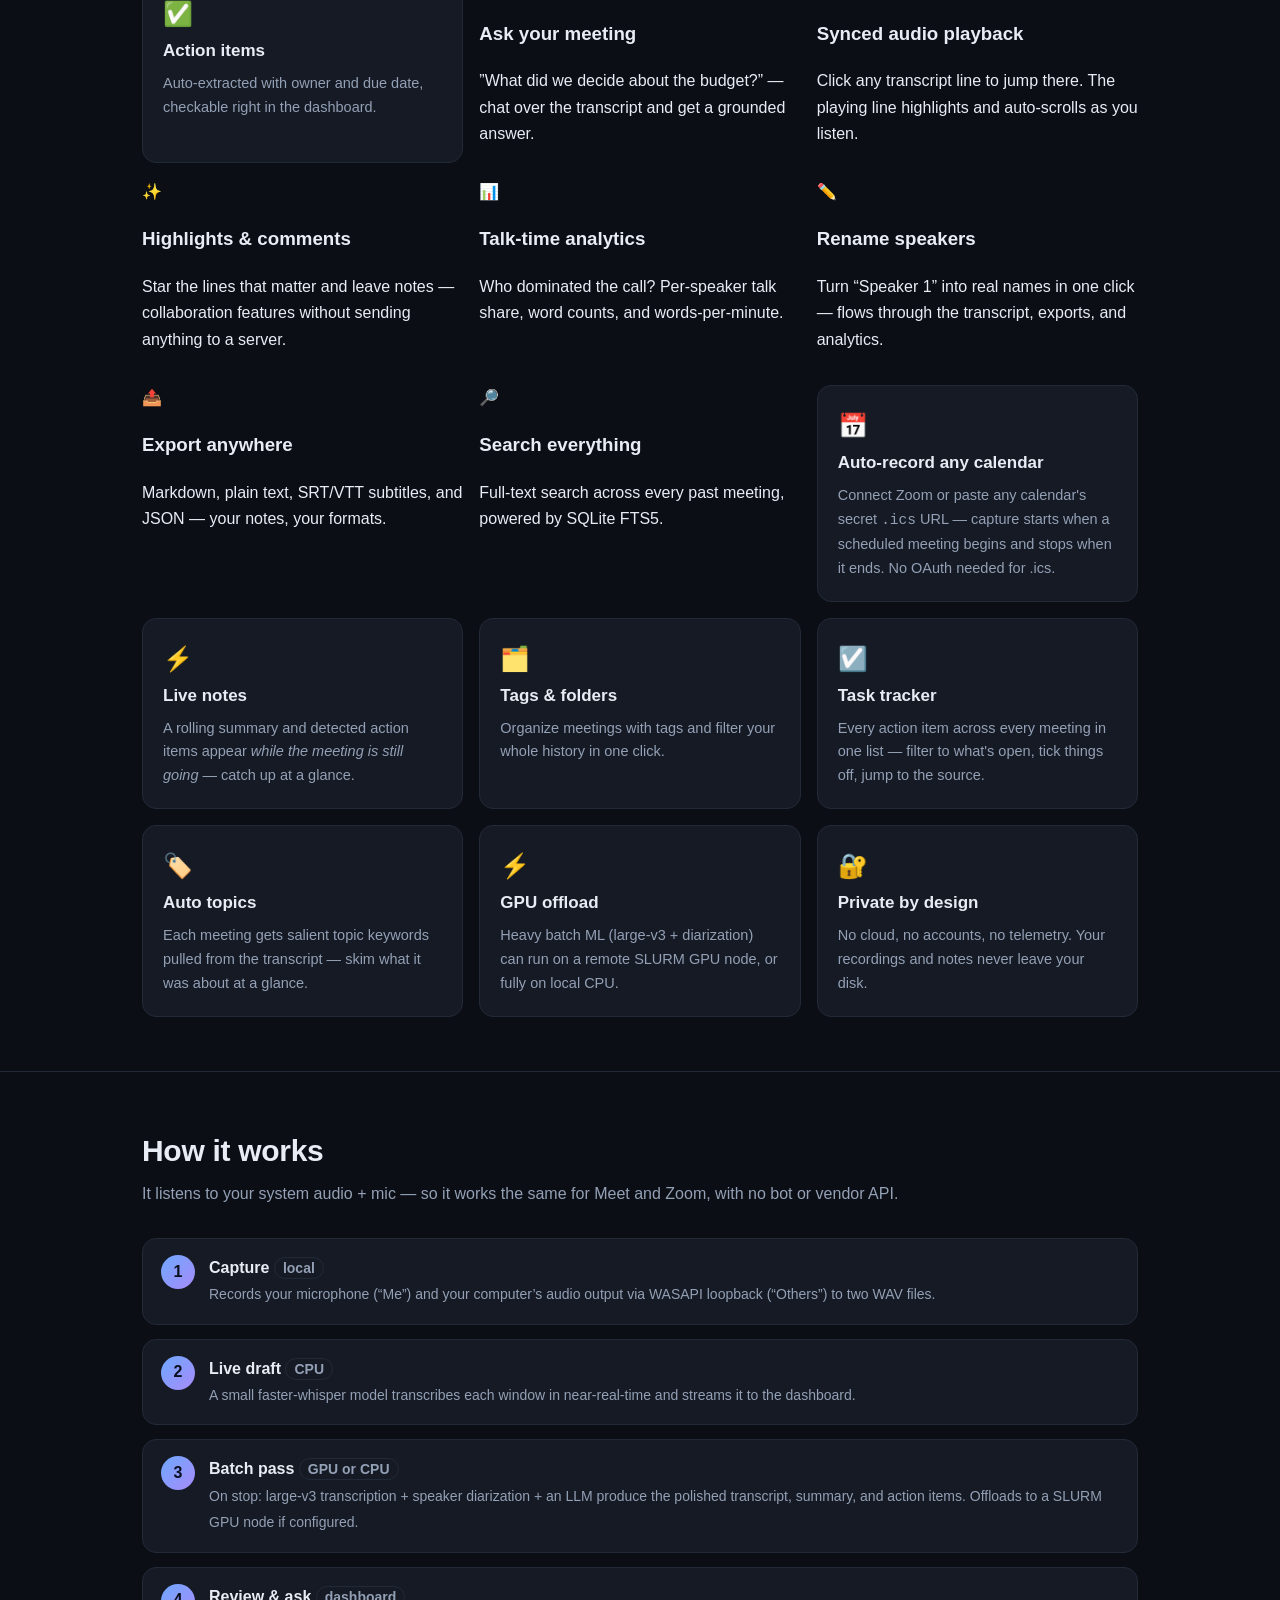
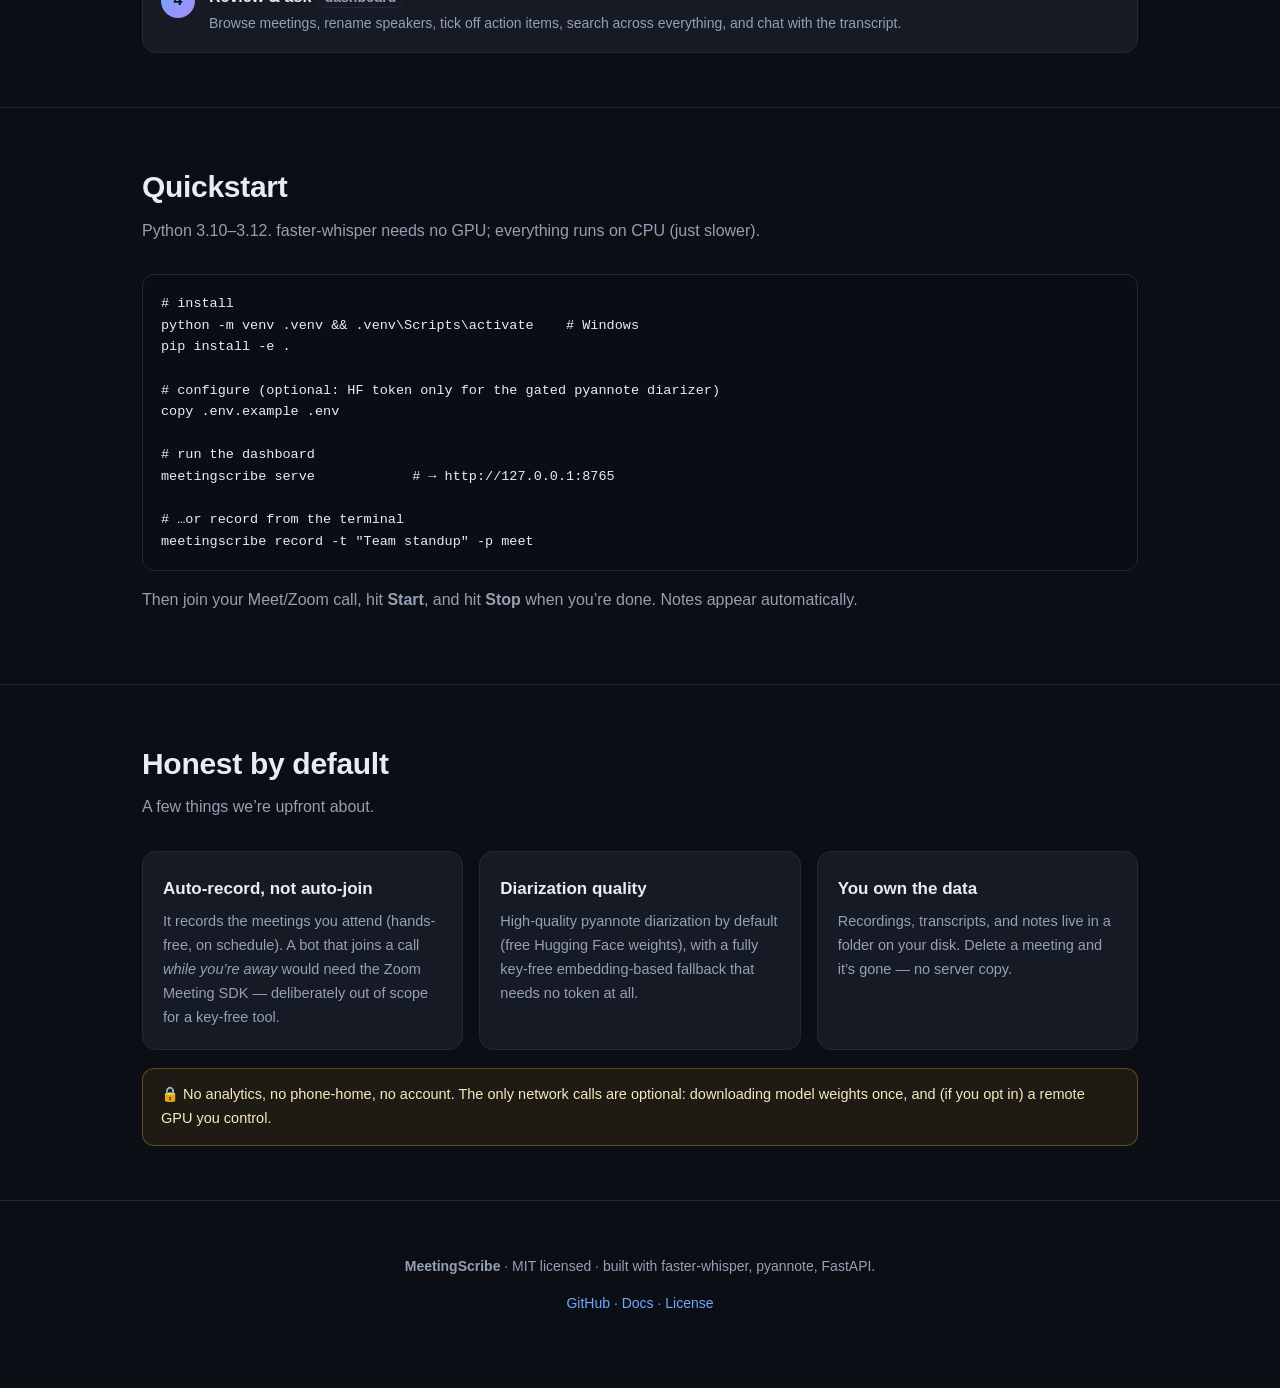
==== commit e673d7ad: "feat: transcription language selection (auto / en / es / fr / …) Record card language dropdown -> St" ====
--- a/docs/index.html
+++ b/docs/index.html
@@ -117,7 +117,7 @@
   <h2>Everything you’d expect — locally</h2>
   <p class="sub">The features that make notes actually useful, running on hardware you control.</p>
   <div class="grid">
-    <div class="card"><div class="emoji">🎙️</div><h3>Live transcription</h3><p>Watch text appear as people talk — a small Whisper model drafts it in real time on your CPU.</p></div>
+    <div class="card"><div class="emoji">🎙️</div><h3>Live transcription</h3><p>Watch text appear as people talk — a small Whisper model drafts it in real time on your CPU. Pick a language or auto-detect.</p></div>
     <div class="card"><div class="emoji">👥</div><h3>Speaker diarization</h3><p>Separates who said what. Your mic is anchored as “Me”; remote voices become Speaker 1, 2, …</p></div>
     <div class="card"><div class="emoji">🧠</div><h3>AI summary & decisions</h3><p>A local quantized LLM writes the overview, key points, and decisions. Extractive fallback always works — no keys.</p></div>
     <div class="card"><div class="emoji">✅</div><h3>Action items</h3><p>Auto-extracted with owner and due date, checkable right in the dashboard.</p></div>
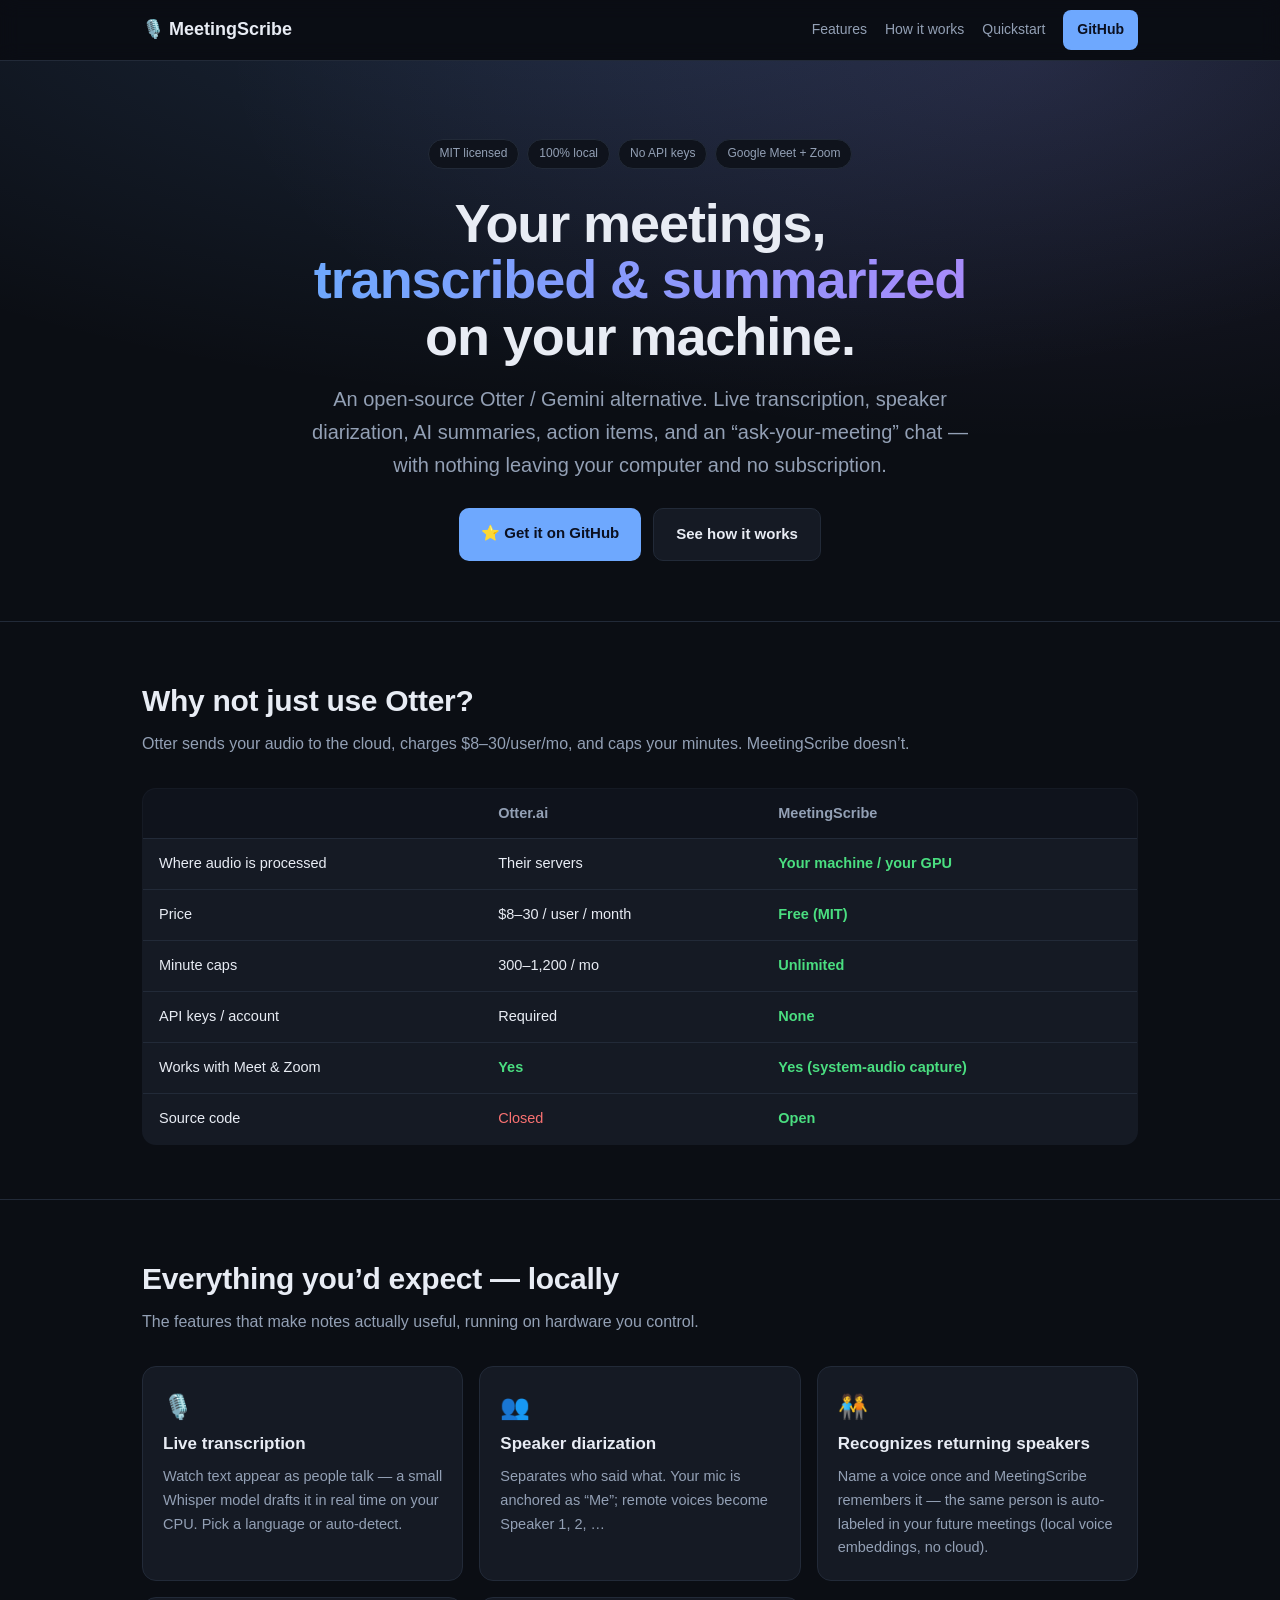
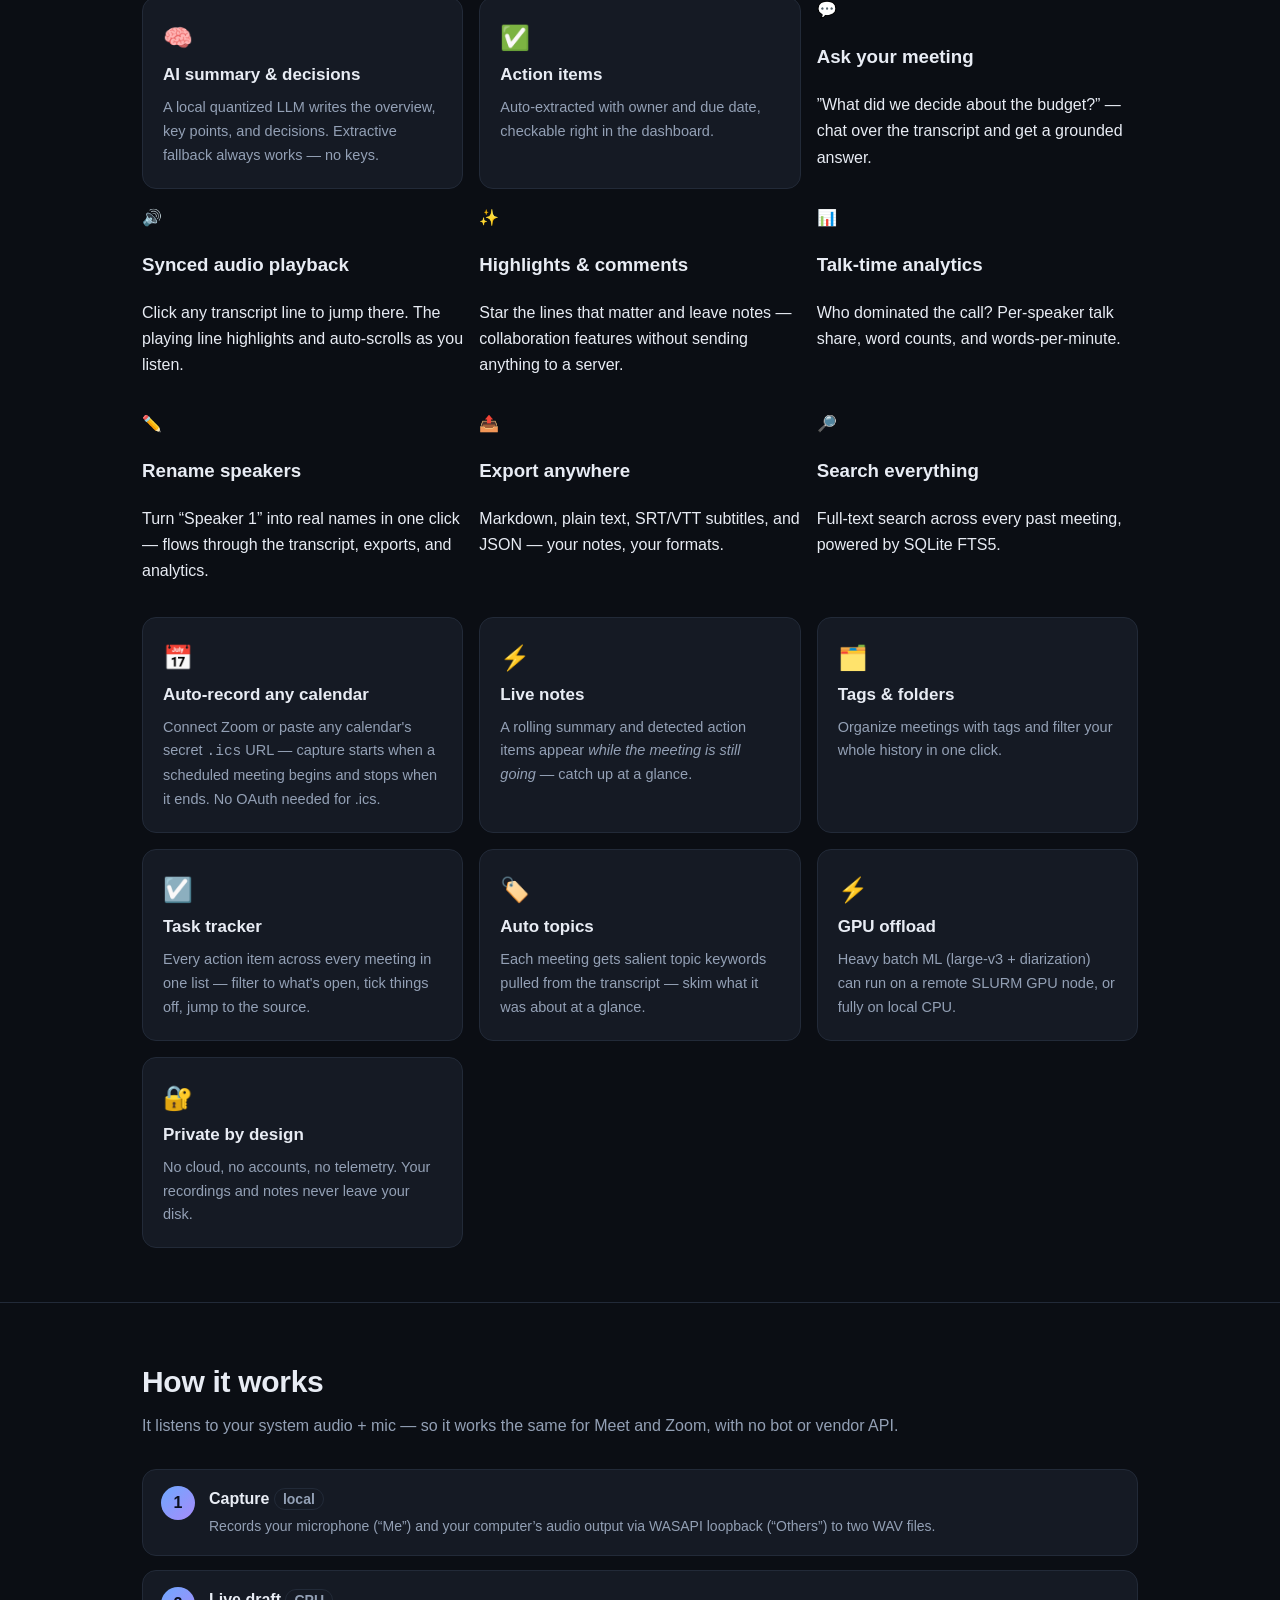
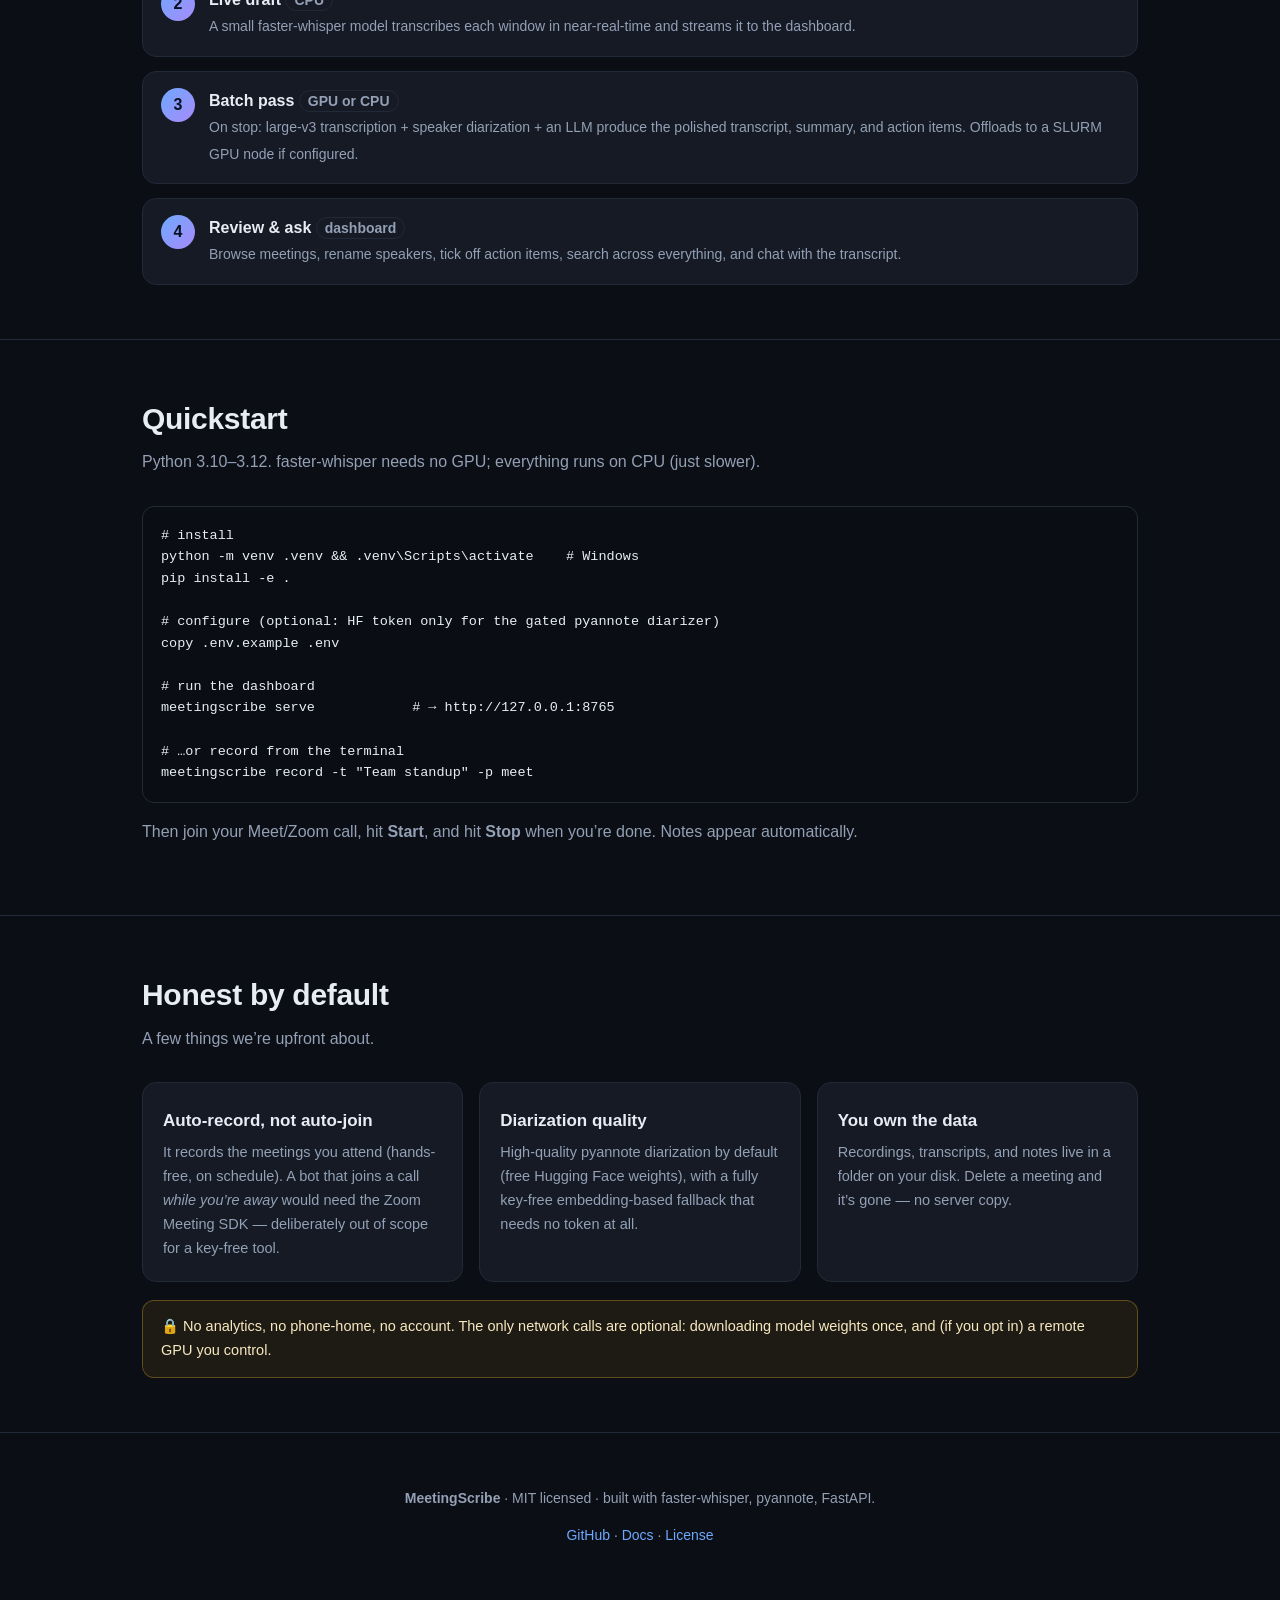
==== commit e915e6f3: "docs: site card for persistent speaker recognition Co-Authored-By: Claude Opus 4.7 (1M context) <nor" ====
--- a/docs/index.html
+++ b/docs/index.html
@@ -119,6 +119,7 @@
   <div class="grid">
     <div class="card"><div class="emoji">🎙️</div><h3>Live transcription</h3><p>Watch text appear as people talk — a small Whisper model drafts it in real time on your CPU. Pick a language or auto-detect.</p></div>
     <div class="card"><div class="emoji">👥</div><h3>Speaker diarization</h3><p>Separates who said what. Your mic is anchored as “Me”; remote voices become Speaker 1, 2, …</p></div>
+    <div class="card"><div class="emoji">🧑‍🤝‍🧑</div><h3>Recognizes returning speakers</h3><p>Name a voice once and MeetingScribe remembers it — the same person is auto-labeled in your future meetings (local voice embeddings, no cloud).</p></div>
     <div class="card"><div class="emoji">🧠</div><h3>AI summary & decisions</h3><p>A local quantized LLM writes the overview, key points, and decisions. Extractive fallback always works — no keys.</p></div>
     <div class="card"><div class="emoji">✅</div><h3>Action items</h3><p>Auto-extracted with owner and due date, checkable right in the dashboard.</p></div>
     <div class=”card”><div class=”emoji”>💬</div><h3>Ask your meeting</h3><p>”What did we decide about the budget?” — chat over the transcript and get a grounded answer.</p></div>
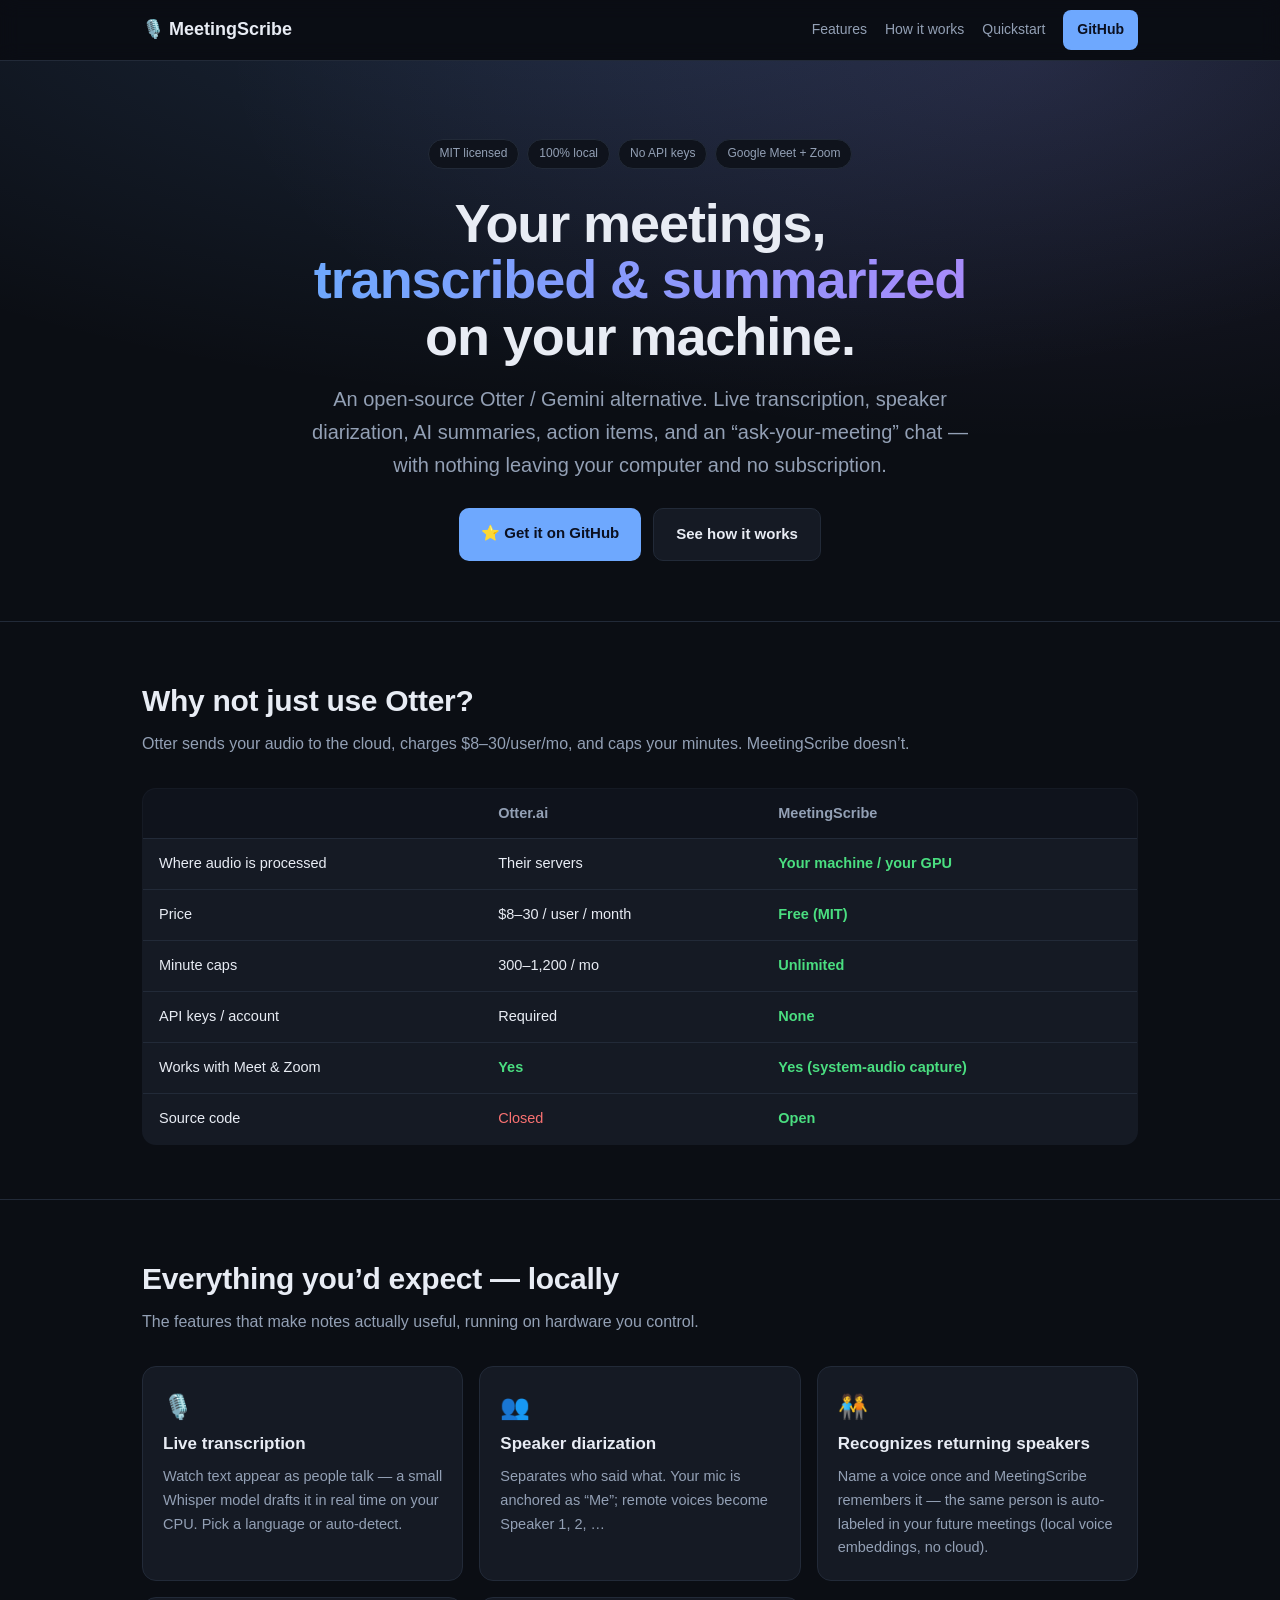
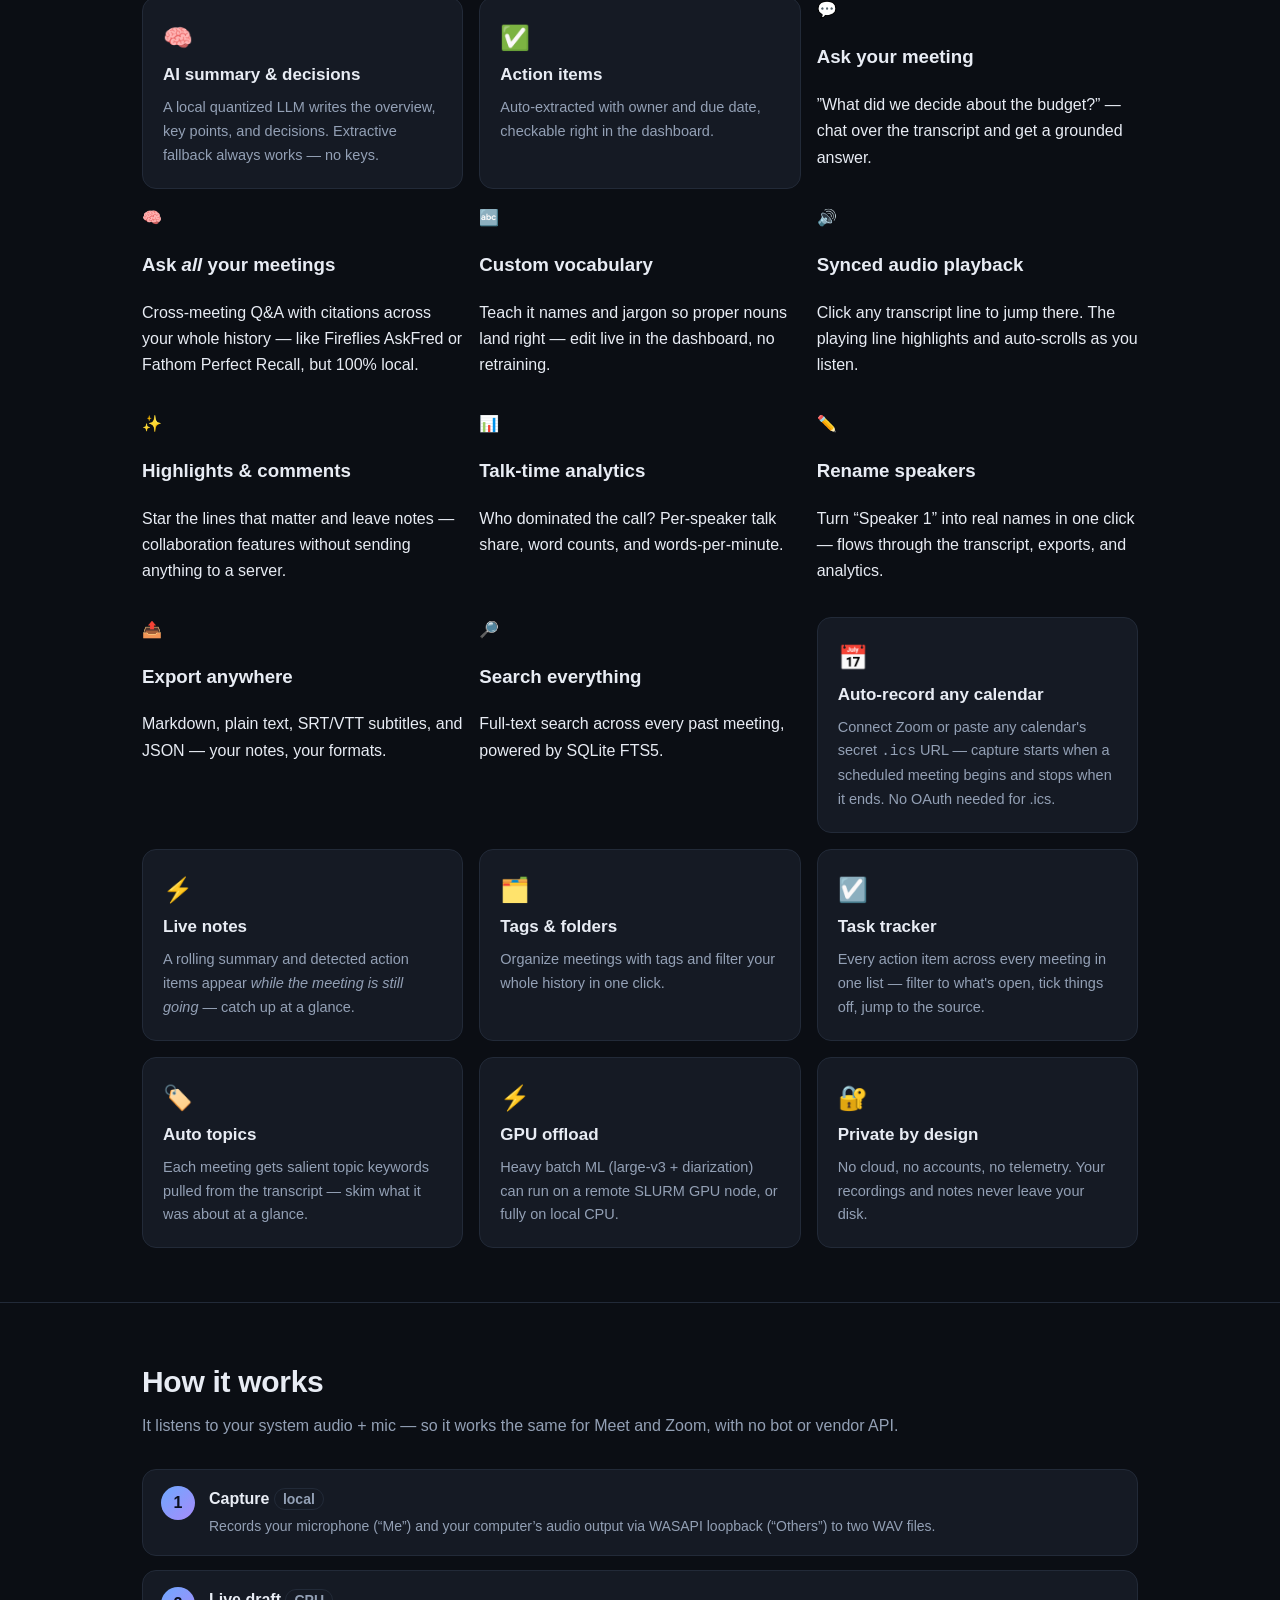
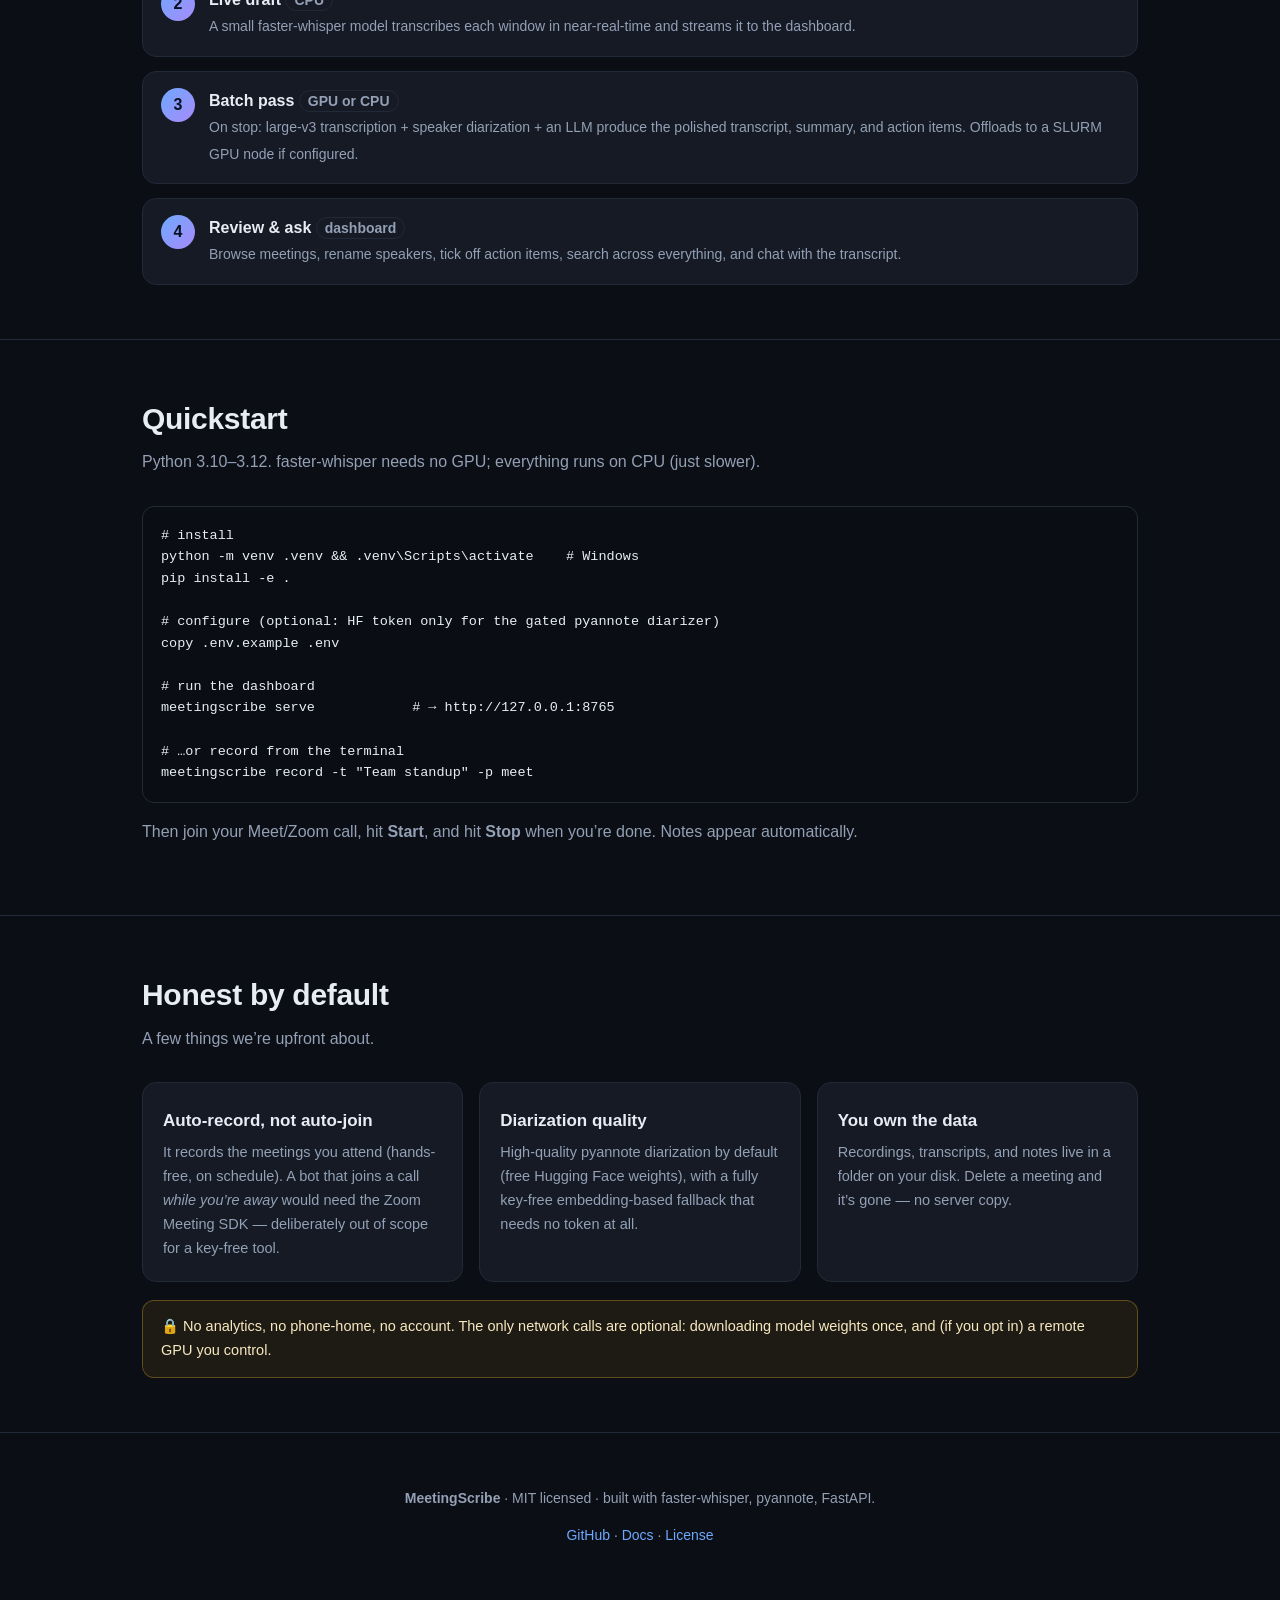
==== commit 1e7949bf: "docs(site): add cross-meeting ask + custom vocabulary cards Co-Authored-By: Claude Opus 4.7 (1M cont" ====
--- a/docs/index.html
+++ b/docs/index.html
@@ -123,6 +123,8 @@
     <div class="card"><div class="emoji">🧠</div><h3>AI summary & decisions</h3><p>A local quantized LLM writes the overview, key points, and decisions. Extractive fallback always works — no keys.</p></div>
     <div class="card"><div class="emoji">✅</div><h3>Action items</h3><p>Auto-extracted with owner and due date, checkable right in the dashboard.</p></div>
     <div class=”card”><div class=”emoji”>💬</div><h3>Ask your meeting</h3><p>”What did we decide about the budget?” — chat over the transcript and get a grounded answer.</p></div>
+    <div class=”card”><div class=”emoji”>🧠</div><h3>Ask <em>all</em> your meetings</h3><p>Cross-meeting Q&A with citations across your whole history — like Fireflies AskFred or Fathom Perfect Recall, but 100% local.</p></div>
+    <div class=”card”><div class=”emoji”>🔤</div><h3>Custom vocabulary</h3><p>Teach it names and jargon so proper nouns land right — edit live in the dashboard, no retraining.</p></div>
     <div class=”card”><div class=”emoji”>🔊</div><h3>Synced audio playback</h3><p>Click any transcript line to jump there. The playing line highlights and auto-scrolls as you listen.</p></div>
     <div class=”card”><div class=”emoji”>✨</div><h3>Highlights & comments</h3><p>Star the lines that matter and leave notes — collaboration features without sending anything to a server.</p></div>
     <div class=”card”><div class=”emoji”>📊</div><h3>Talk-time analytics</h3><p>Who dominated the call? Per-speaker talk share, word counts, and words-per-minute.</p></div>
@@ -185,5 +187,24 @@
      <a href="https://github.com/elmoghany/meeting-scribe#readme">Docs</a> ·
      <a href="https://github.com/elmoghany/meeting-scribe/blob/main/LICENSE">License</a></p>
 </div></footer>
+<script>
+// OAuth-callback bridge: if an OAuth provider redirected here with ?code=, hand
+// the code off to the local MeetingScribe dashboard (which holds the client
+// secret to do the token exchange). GitHub Pages can't run the backend step
+// itself; this is the smallest possible relay.
+(function () {
+  var q = new URLSearchParams(window.location.search);
+  if (!q.get("code") && !q.get("error")) return;
+  var local = "http://localhost:8765/oauth/zoom/callback?" + q.toString();
+  document.documentElement.innerHTML =
+    "<body style='font:15px -apple-system,Segoe UI,sans-serif;background:#0b0e14;color:#e8ecf4;padding:60px;text-align:center'>" +
+    "<h1 style='margin:0 0 12px'>🔐 Finishing Zoom connection…</h1>" +
+    "<p style='color:#93a0b5'>Handing the authorization code to your local MeetingScribe.</p>" +
+    "<p style='color:#93a0b5;font-size:13px'>If nothing happens, make sure the dashboard is running " +
+    "(<code style='background:#151a24;padding:2px 6px;border-radius:4px'>meetingscribe serve</code>) " +
+    "and <a href='" + local + "' style='color:#6ea8fe'>click to continue to localhost:8765</a>.</p></body>";
+  setTimeout(function () { window.location.replace(local); }, 600);
+})();
+</script>
 </body>
 </html>
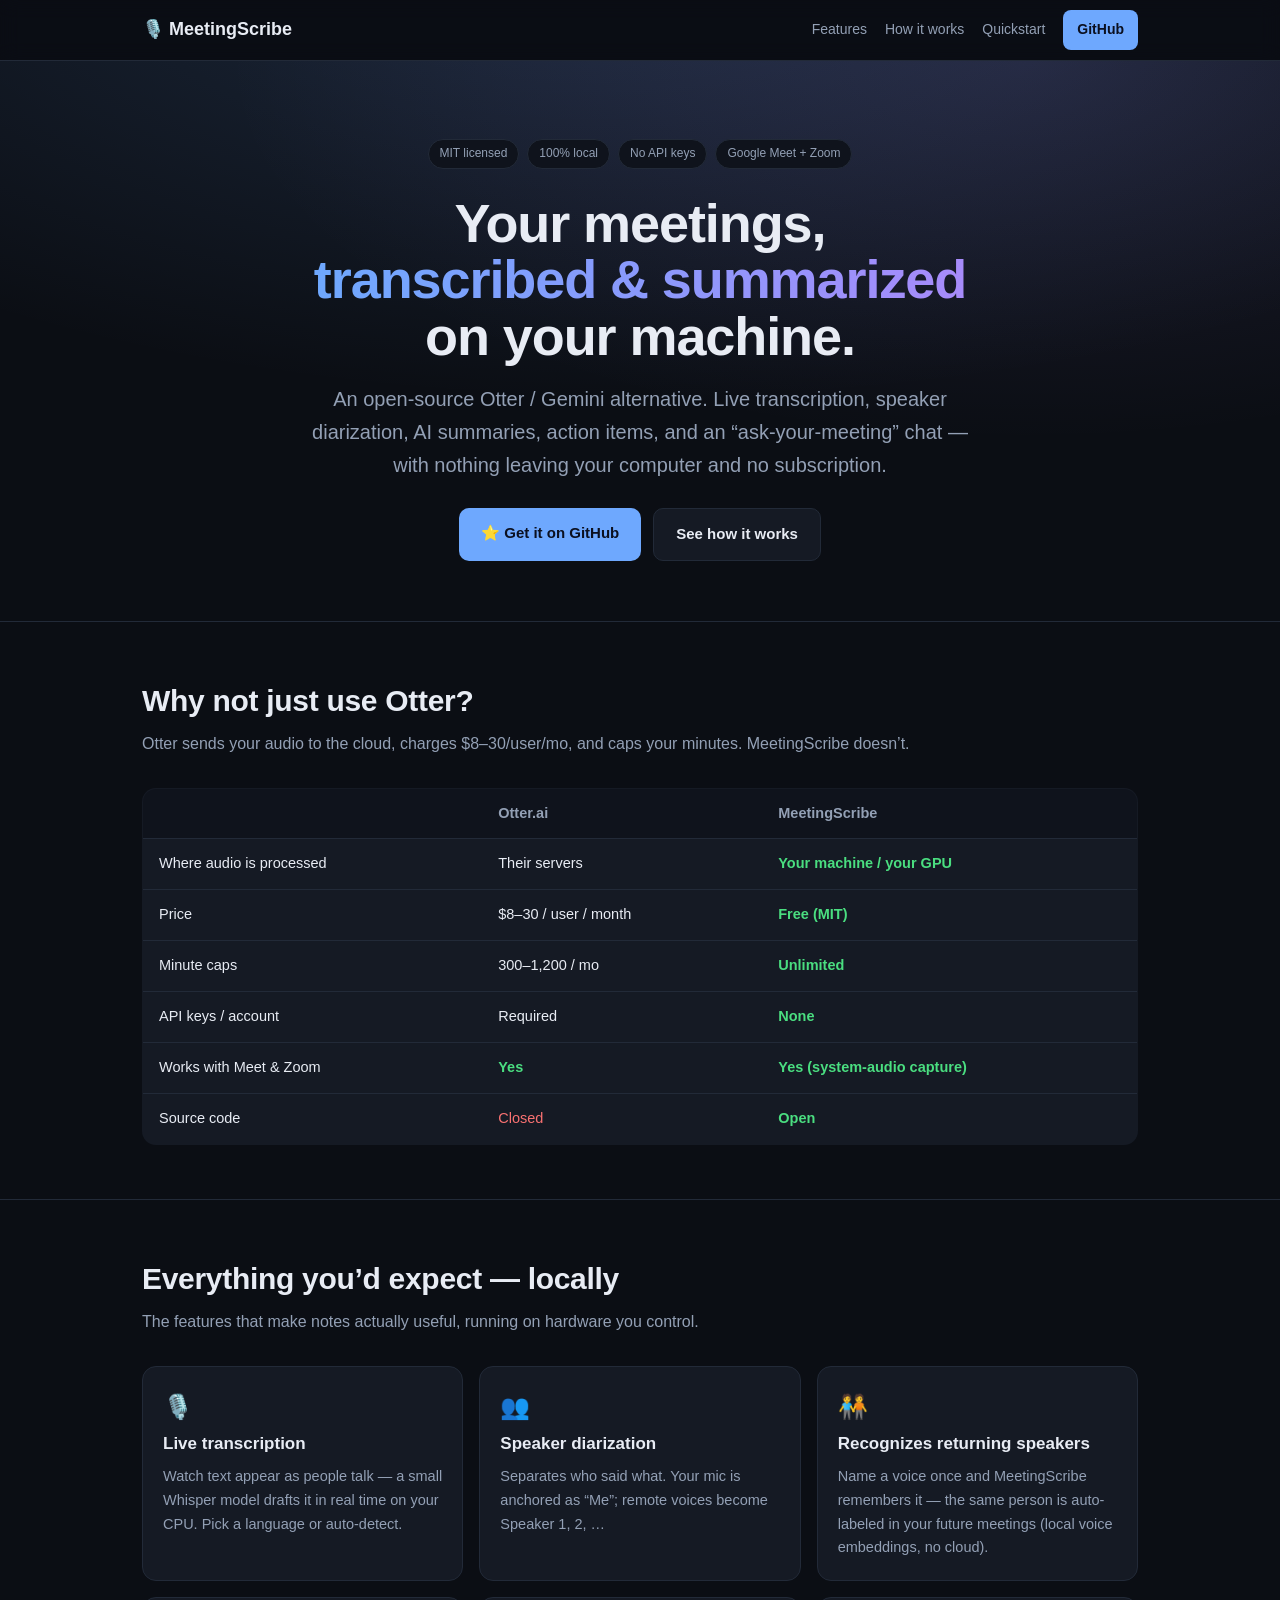
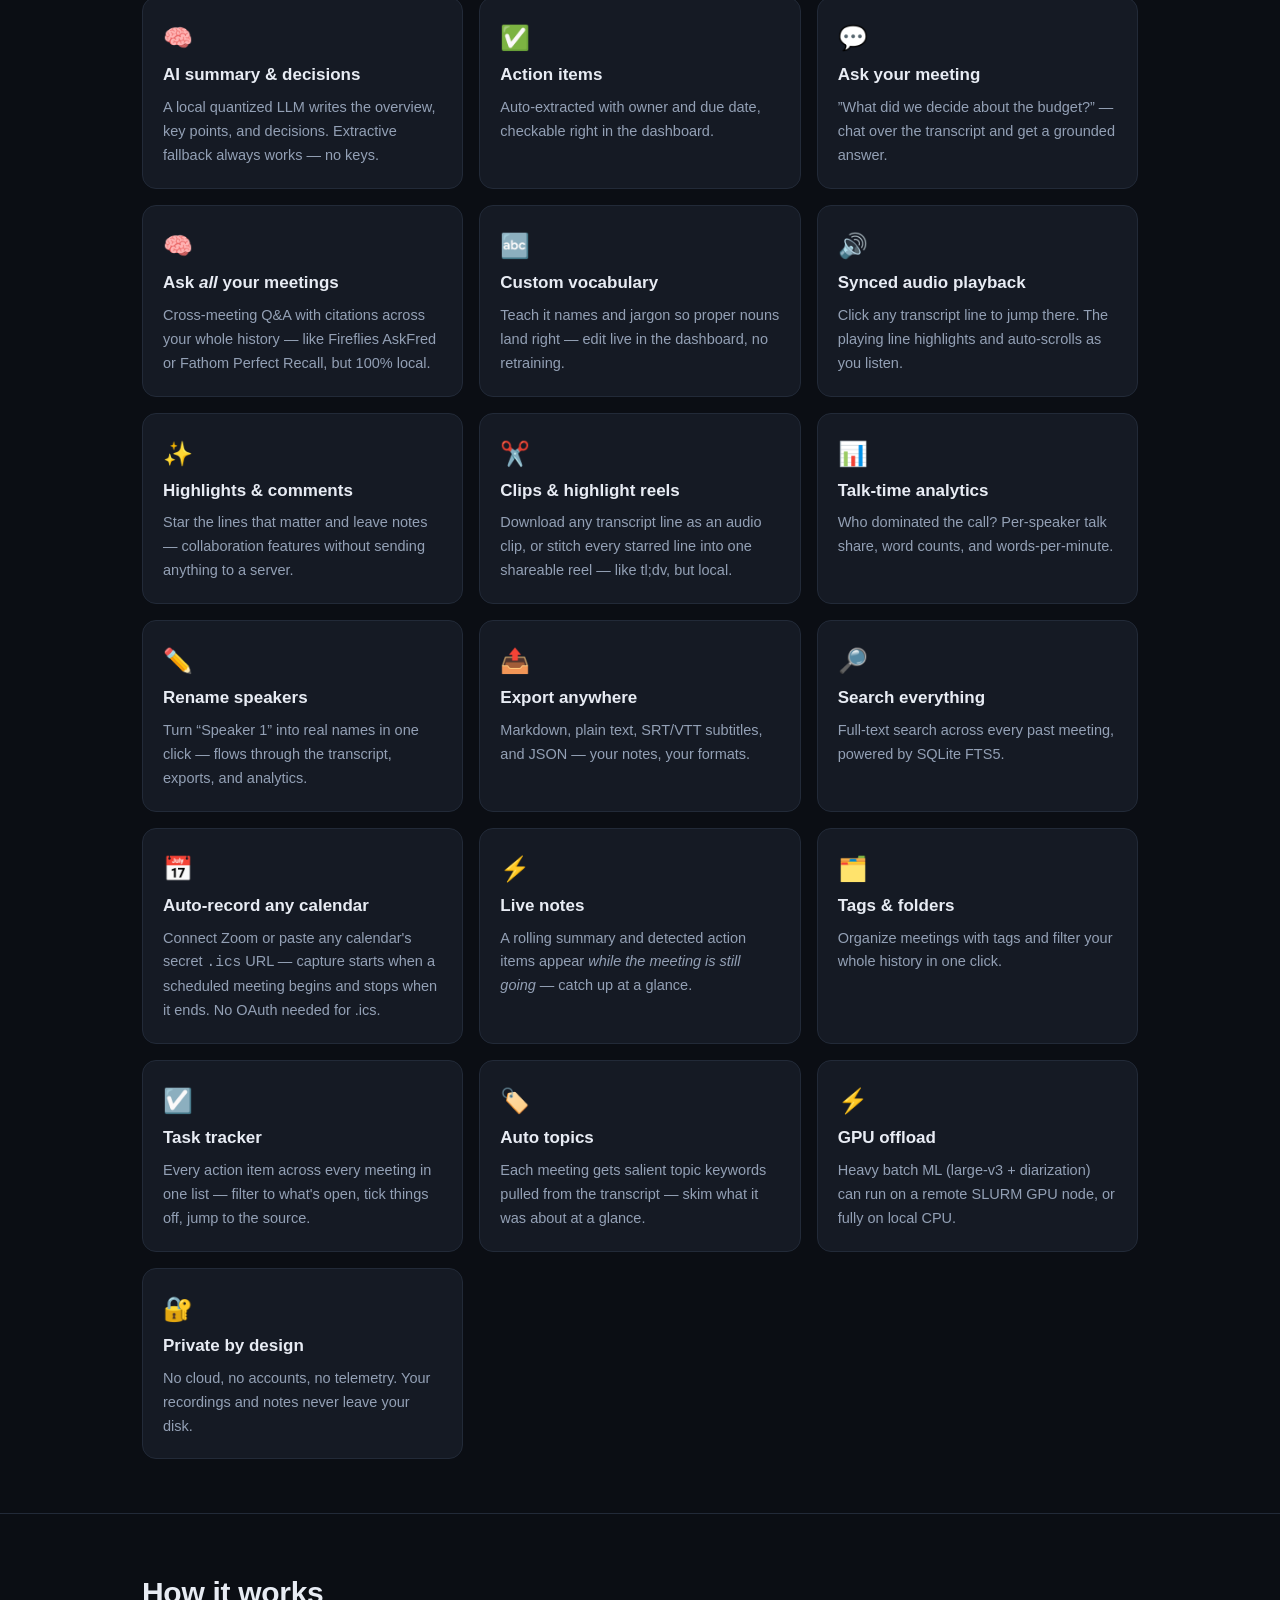
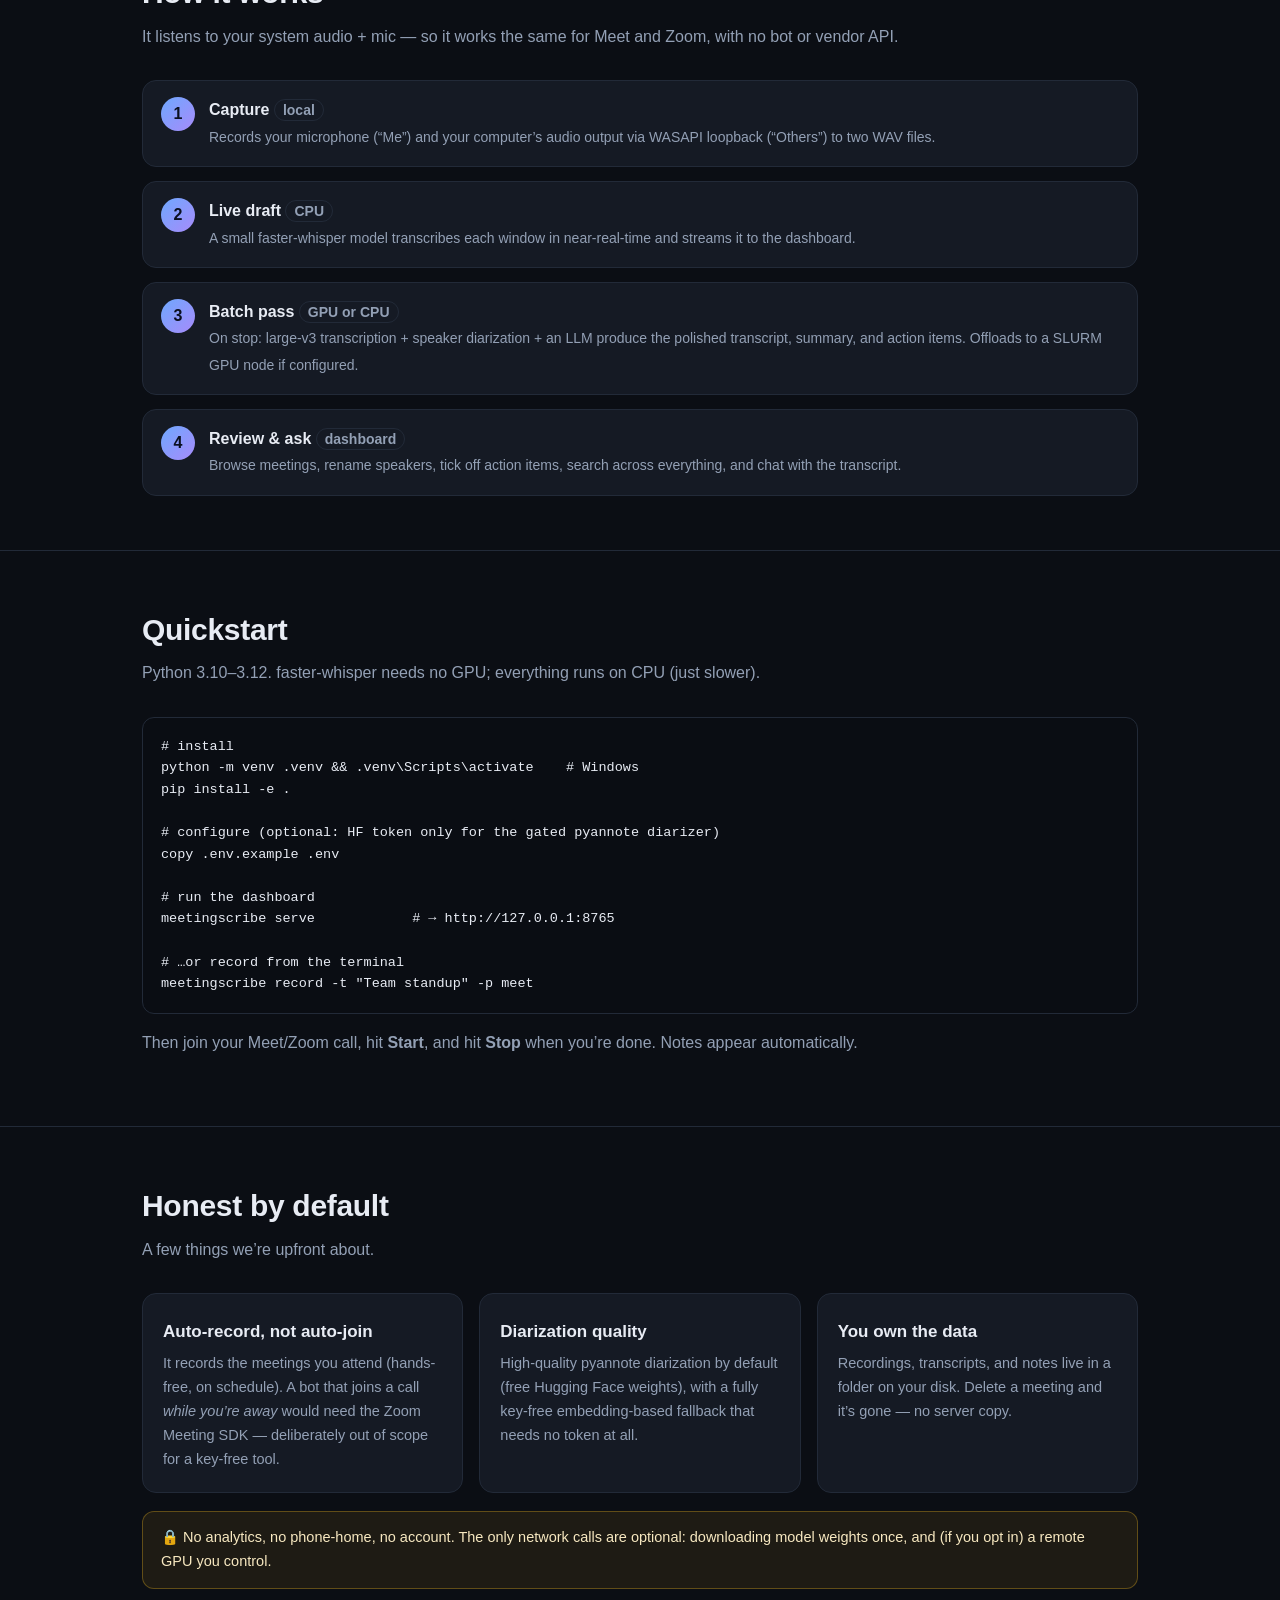
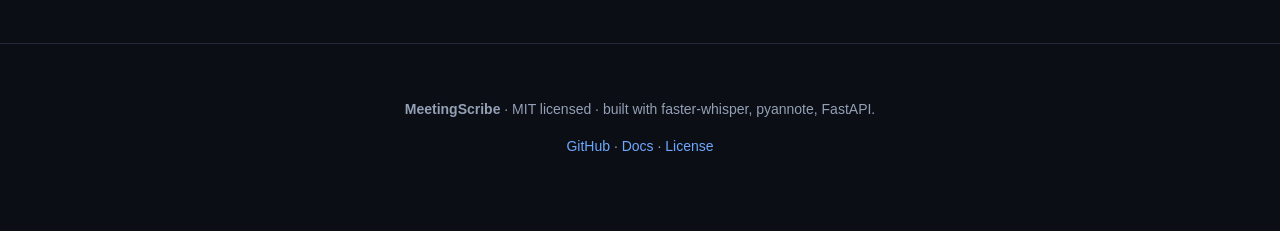
==== commit 180a2f1b: "fix(site): curly quotes broke 3 feature-card attributes (class=”card”) Commit 1e7949b inserted cards" ====
--- a/docs/index.html
+++ b/docs/index.html
@@ -122,15 +122,16 @@
     <div class="card"><div class="emoji">🧑‍🤝‍🧑</div><h3>Recognizes returning speakers</h3><p>Name a voice once and MeetingScribe remembers it — the same person is auto-labeled in your future meetings (local voice embeddings, no cloud).</p></div>
     <div class="card"><div class="emoji">🧠</div><h3>AI summary & decisions</h3><p>A local quantized LLM writes the overview, key points, and decisions. Extractive fallback always works — no keys.</p></div>
     <div class="card"><div class="emoji">✅</div><h3>Action items</h3><p>Auto-extracted with owner and due date, checkable right in the dashboard.</p></div>
-    <div class=”card”><div class=”emoji”>💬</div><h3>Ask your meeting</h3><p>”What did we decide about the budget?” — chat over the transcript and get a grounded answer.</p></div>
-    <div class=”card”><div class=”emoji”>🧠</div><h3>Ask <em>all</em> your meetings</h3><p>Cross-meeting Q&A with citations across your whole history — like Fireflies AskFred or Fathom Perfect Recall, but 100% local.</p></div>
-    <div class=”card”><div class=”emoji”>🔤</div><h3>Custom vocabulary</h3><p>Teach it names and jargon so proper nouns land right — edit live in the dashboard, no retraining.</p></div>
-    <div class=”card”><div class=”emoji”>🔊</div><h3>Synced audio playback</h3><p>Click any transcript line to jump there. The playing line highlights and auto-scrolls as you listen.</p></div>
-    <div class=”card”><div class=”emoji”>✨</div><h3>Highlights & comments</h3><p>Star the lines that matter and leave notes — collaboration features without sending anything to a server.</p></div>
-    <div class=”card”><div class=”emoji”>📊</div><h3>Talk-time analytics</h3><p>Who dominated the call? Per-speaker talk share, word counts, and words-per-minute.</p></div>
-    <div class=”card”><div class=”emoji”>✏️</div><h3>Rename speakers</h3><p>Turn “Speaker 1” into real names in one click — flows through the transcript, exports, and analytics.</p></div>
-    <div class=”card”><div class=”emoji”>📤</div><h3>Export anywhere</h3><p>Markdown, plain text, SRT/VTT subtitles, and JSON — your notes, your formats.</p></div>
-    <div class=”card”><div class=”emoji”>🔎</div><h3>Search everything</h3><p>Full-text search across every past meeting, powered by SQLite FTS5.</p></div>
+    <div class="card"><div class="emoji">💬</div><h3>Ask your meeting</h3><p>”What did we decide about the budget?” — chat over the transcript and get a grounded answer.</p></div>
+    <div class="card"><div class="emoji">🧠</div><h3>Ask <em>all</em> your meetings</h3><p>Cross-meeting Q&A with citations across your whole history — like Fireflies AskFred or Fathom Perfect Recall, but 100% local.</p></div>
+    <div class="card"><div class="emoji">🔤</div><h3>Custom vocabulary</h3><p>Teach it names and jargon so proper nouns land right — edit live in the dashboard, no retraining.</p></div>
+    <div class="card"><div class="emoji">🔊</div><h3>Synced audio playback</h3><p>Click any transcript line to jump there. The playing line highlights and auto-scrolls as you listen.</p></div>
+    <div class="card"><div class="emoji">✨</div><h3>Highlights & comments</h3><p>Star the lines that matter and leave notes — collaboration features without sending anything to a server.</p></div>
+    <div class="card"><div class="emoji">✂️</div><h3>Clips & highlight reels</h3><p>Download any transcript line as an audio clip, or stitch every starred line into one shareable reel — like tl;dv, but local.</p></div>
+    <div class="card"><div class="emoji">📊</div><h3>Talk-time analytics</h3><p>Who dominated the call? Per-speaker talk share, word counts, and words-per-minute.</p></div>
+    <div class="card"><div class="emoji">✏️</div><h3>Rename speakers</h3><p>Turn “Speaker 1” into real names in one click — flows through the transcript, exports, and analytics.</p></div>
+    <div class="card"><div class="emoji">📤</div><h3>Export anywhere</h3><p>Markdown, plain text, SRT/VTT subtitles, and JSON — your notes, your formats.</p></div>
+    <div class="card"><div class="emoji">🔎</div><h3>Search everything</h3><p>Full-text search across every past meeting, powered by SQLite FTS5.</p></div>
     <div class="card"><div class="emoji">📅</div><h3>Auto-record any calendar</h3><p>Connect Zoom or paste any calendar's secret <code>.ics</code> URL — capture starts when a scheduled meeting begins and stops when it ends. No OAuth needed for .ics.</p></div>
     <div class="card"><div class="emoji">⚡</div><h3>Live notes</h3><p>A rolling summary and detected action items appear <em>while the meeting is still going</em> — catch up at a glance.</p></div>
     <div class="card"><div class="emoji">🗂️</div><h3>Tags & folders</h3><p>Organize meetings with tags and filter your whole history in one click.</p></div>
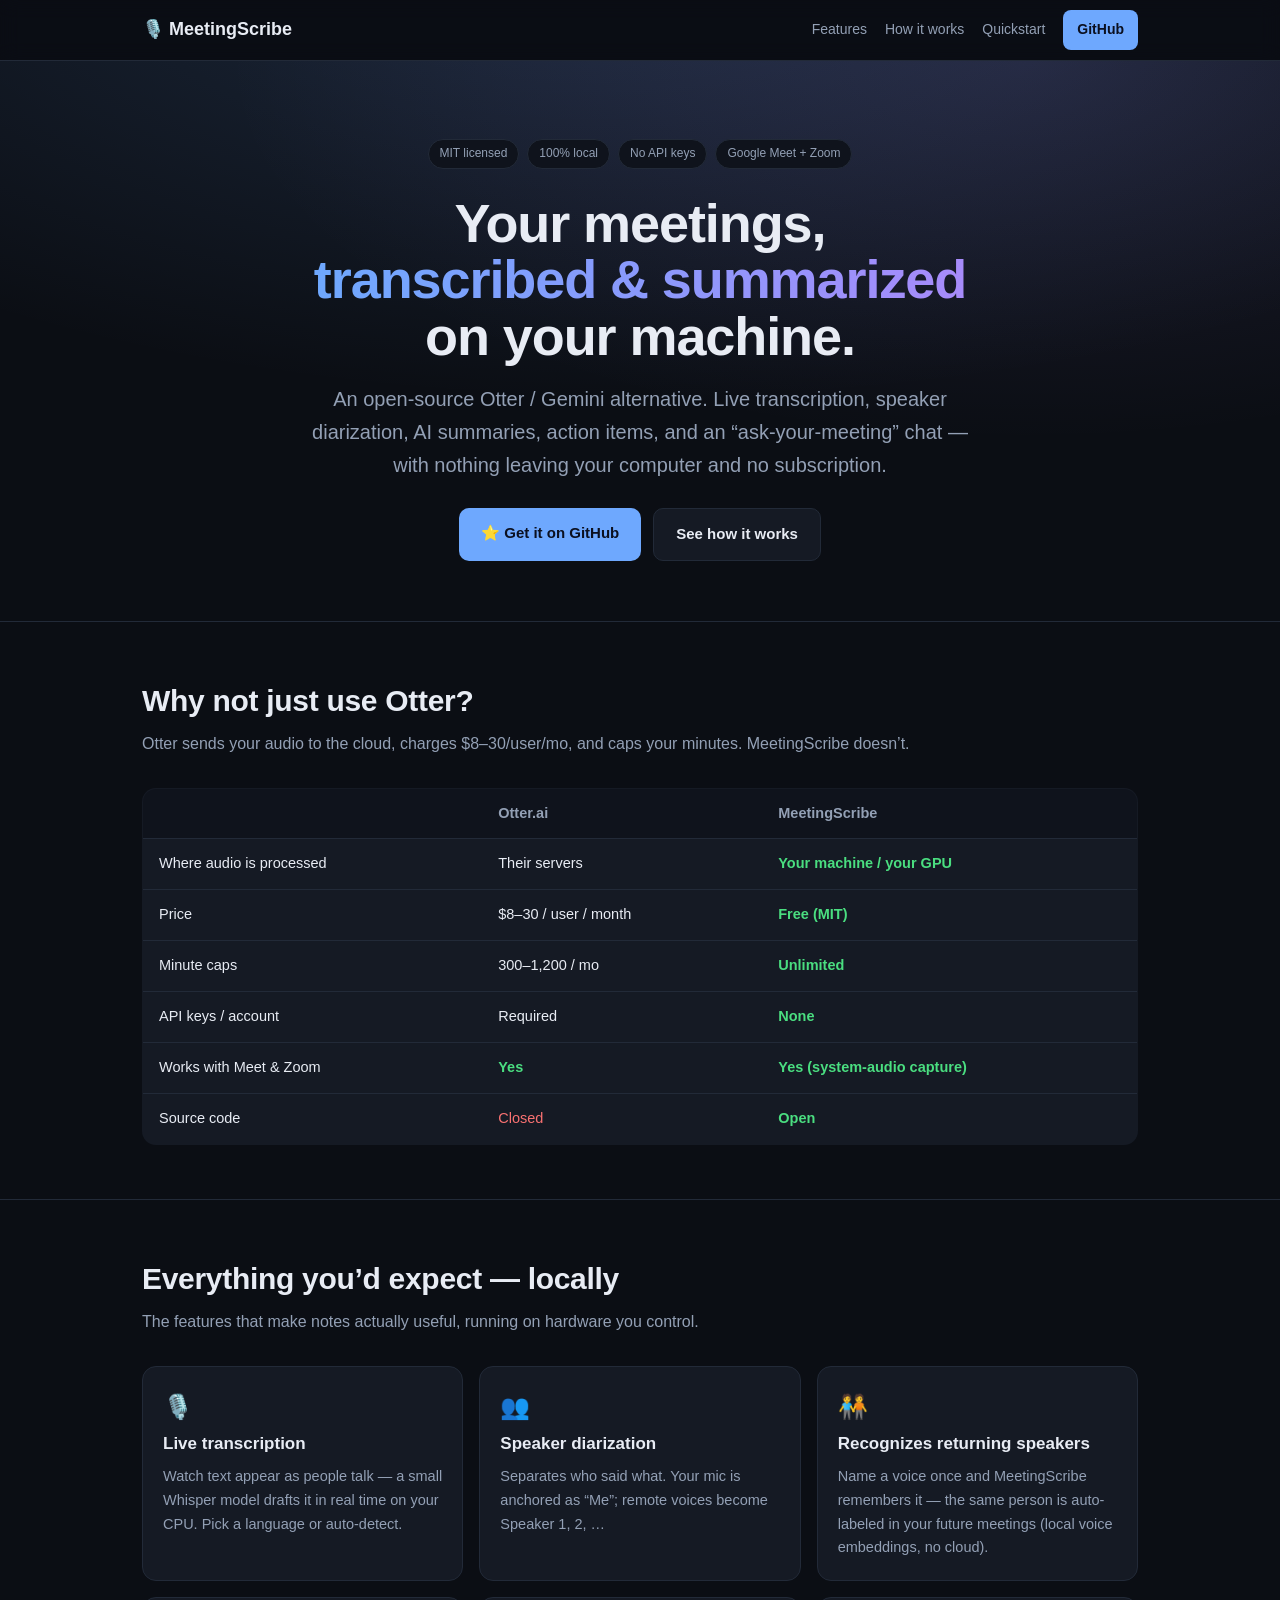
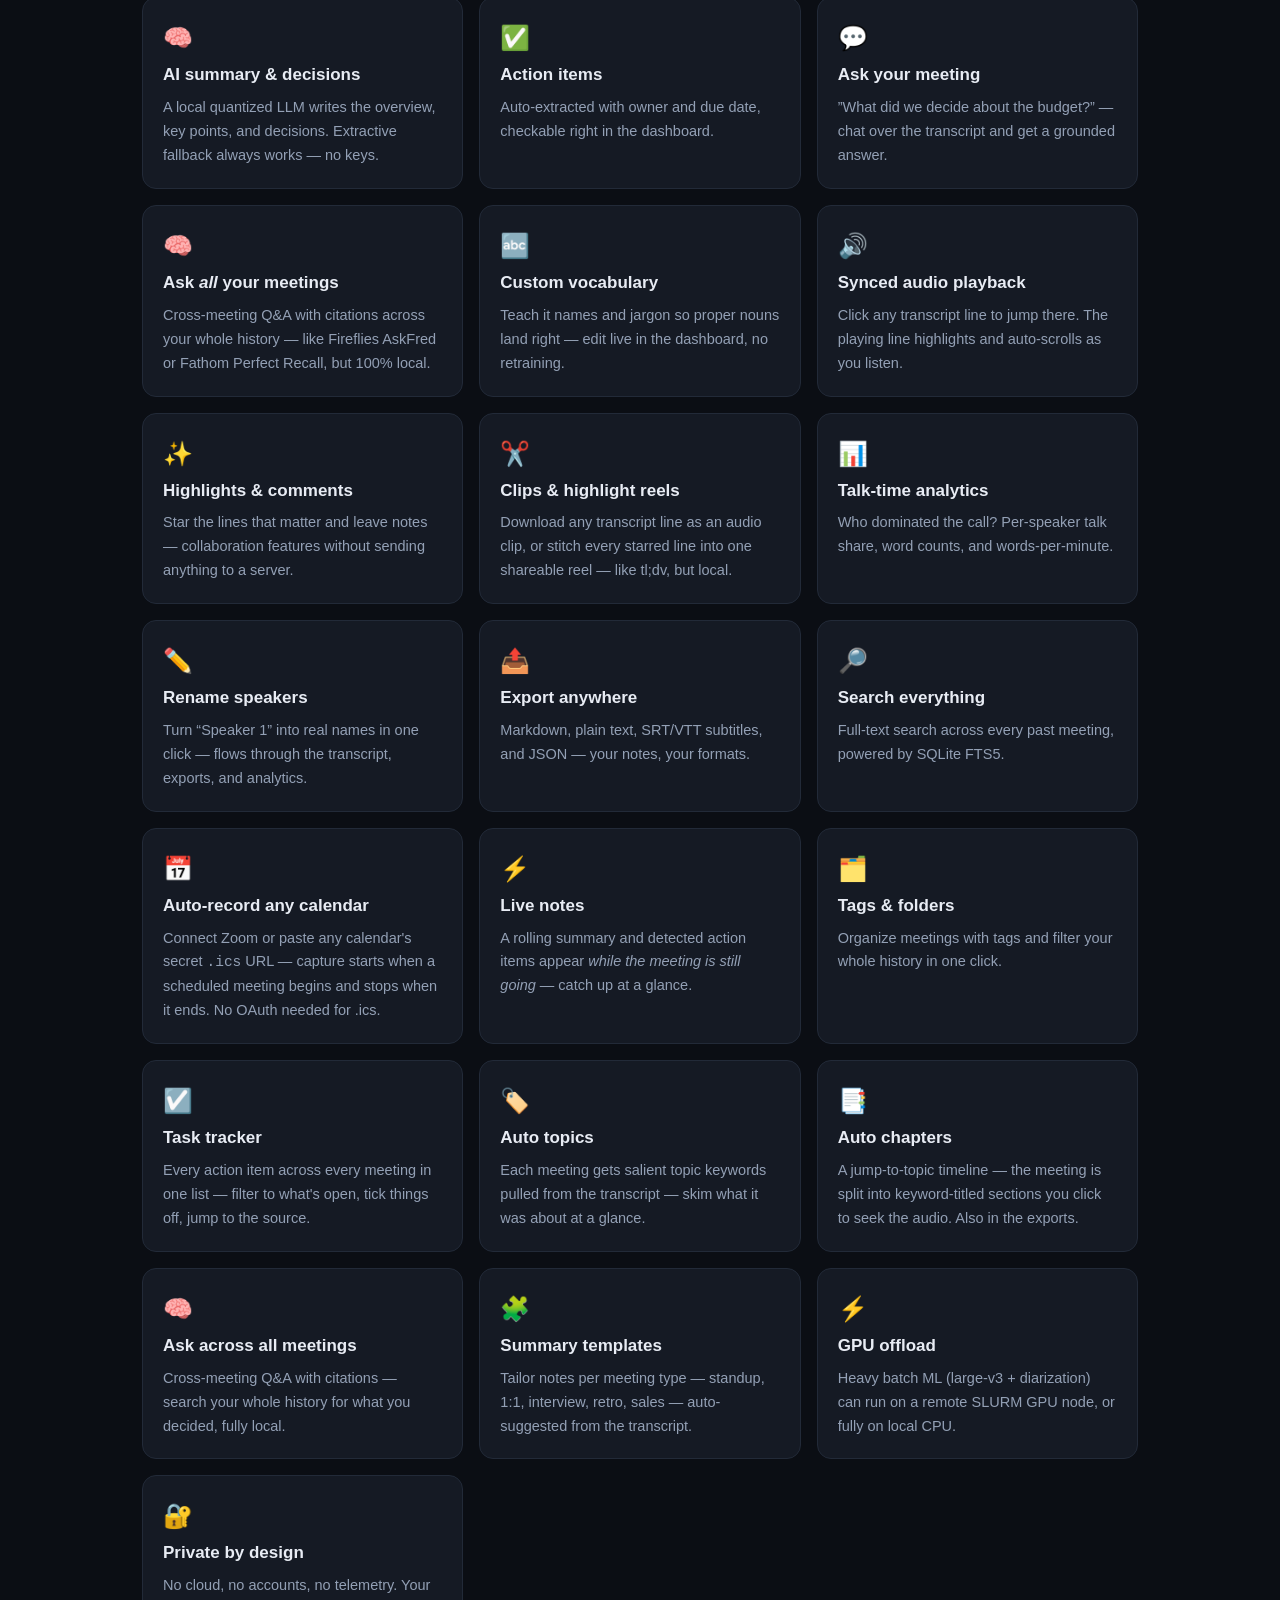
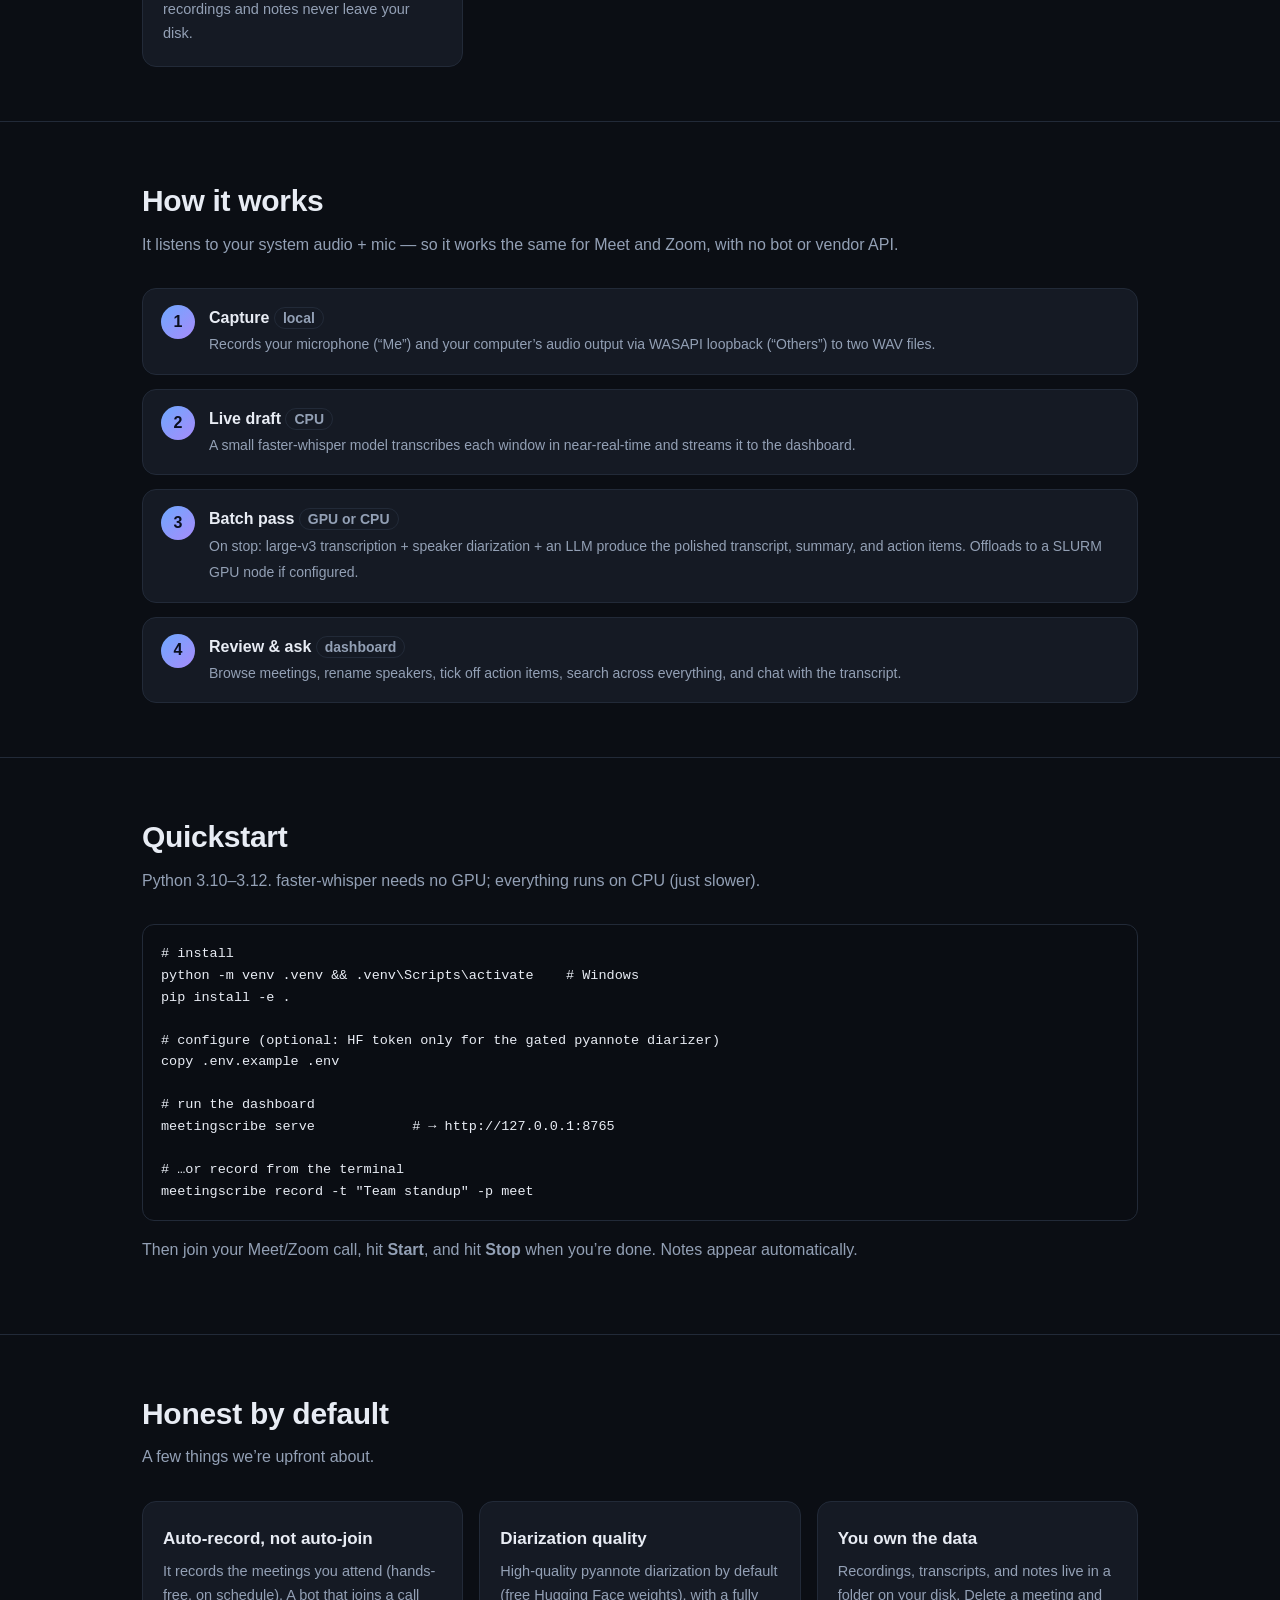
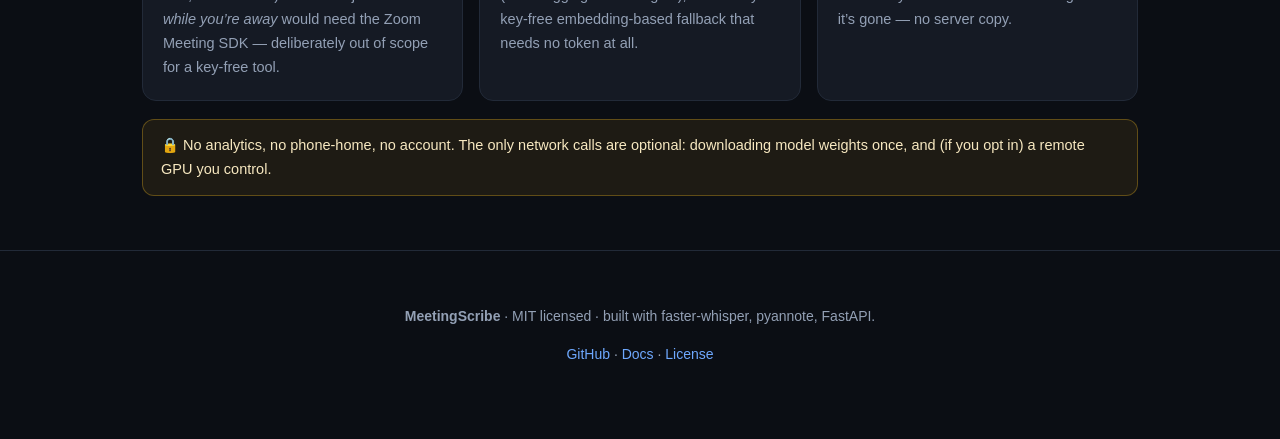
==== commit 6d4e8701: "site: add Auto-chapters, Ask-all-meetings, Summary-templates cards The marketing site lagged several" ====
--- a/docs/index.html
+++ b/docs/index.html
@@ -137,6 +137,9 @@
     <div class="card"><div class="emoji">🗂️</div><h3>Tags & folders</h3><p>Organize meetings with tags and filter your whole history in one click.</p></div>
     <div class="card"><div class="emoji">☑️</div><h3>Task tracker</h3><p>Every action item across every meeting in one list — filter to what's open, tick things off, jump to the source.</p></div>
     <div class="card"><div class="emoji">🏷️</div><h3>Auto topics</h3><p>Each meeting gets salient topic keywords pulled from the transcript — skim what it was about at a glance.</p></div>
+    <div class="card"><div class="emoji">📑</div><h3>Auto chapters</h3><p>A jump-to-topic timeline — the meeting is split into keyword-titled sections you click to seek the audio. Also in the exports.</p></div>
+    <div class="card"><div class="emoji">🧠</div><h3>Ask across all meetings</h3><p>Cross-meeting Q&amp;A with citations — search your whole history for what you decided, fully local.</p></div>
+    <div class="card"><div class="emoji">🧩</div><h3>Summary templates</h3><p>Tailor notes per meeting type — standup, 1:1, interview, retro, sales — auto-suggested from the transcript.</p></div>
     <div class="card"><div class="emoji">⚡</div><h3>GPU offload</h3><p>Heavy batch ML (large-v3 + diarization) can run on a remote SLURM GPU node, or fully on local CPU.</p></div>
     <div class="card"><div class="emoji">🔐</div><h3>Private by design</h3><p>No cloud, no accounts, no telemetry. Your recordings and notes never leave your disk.</p></div>
   </div>
